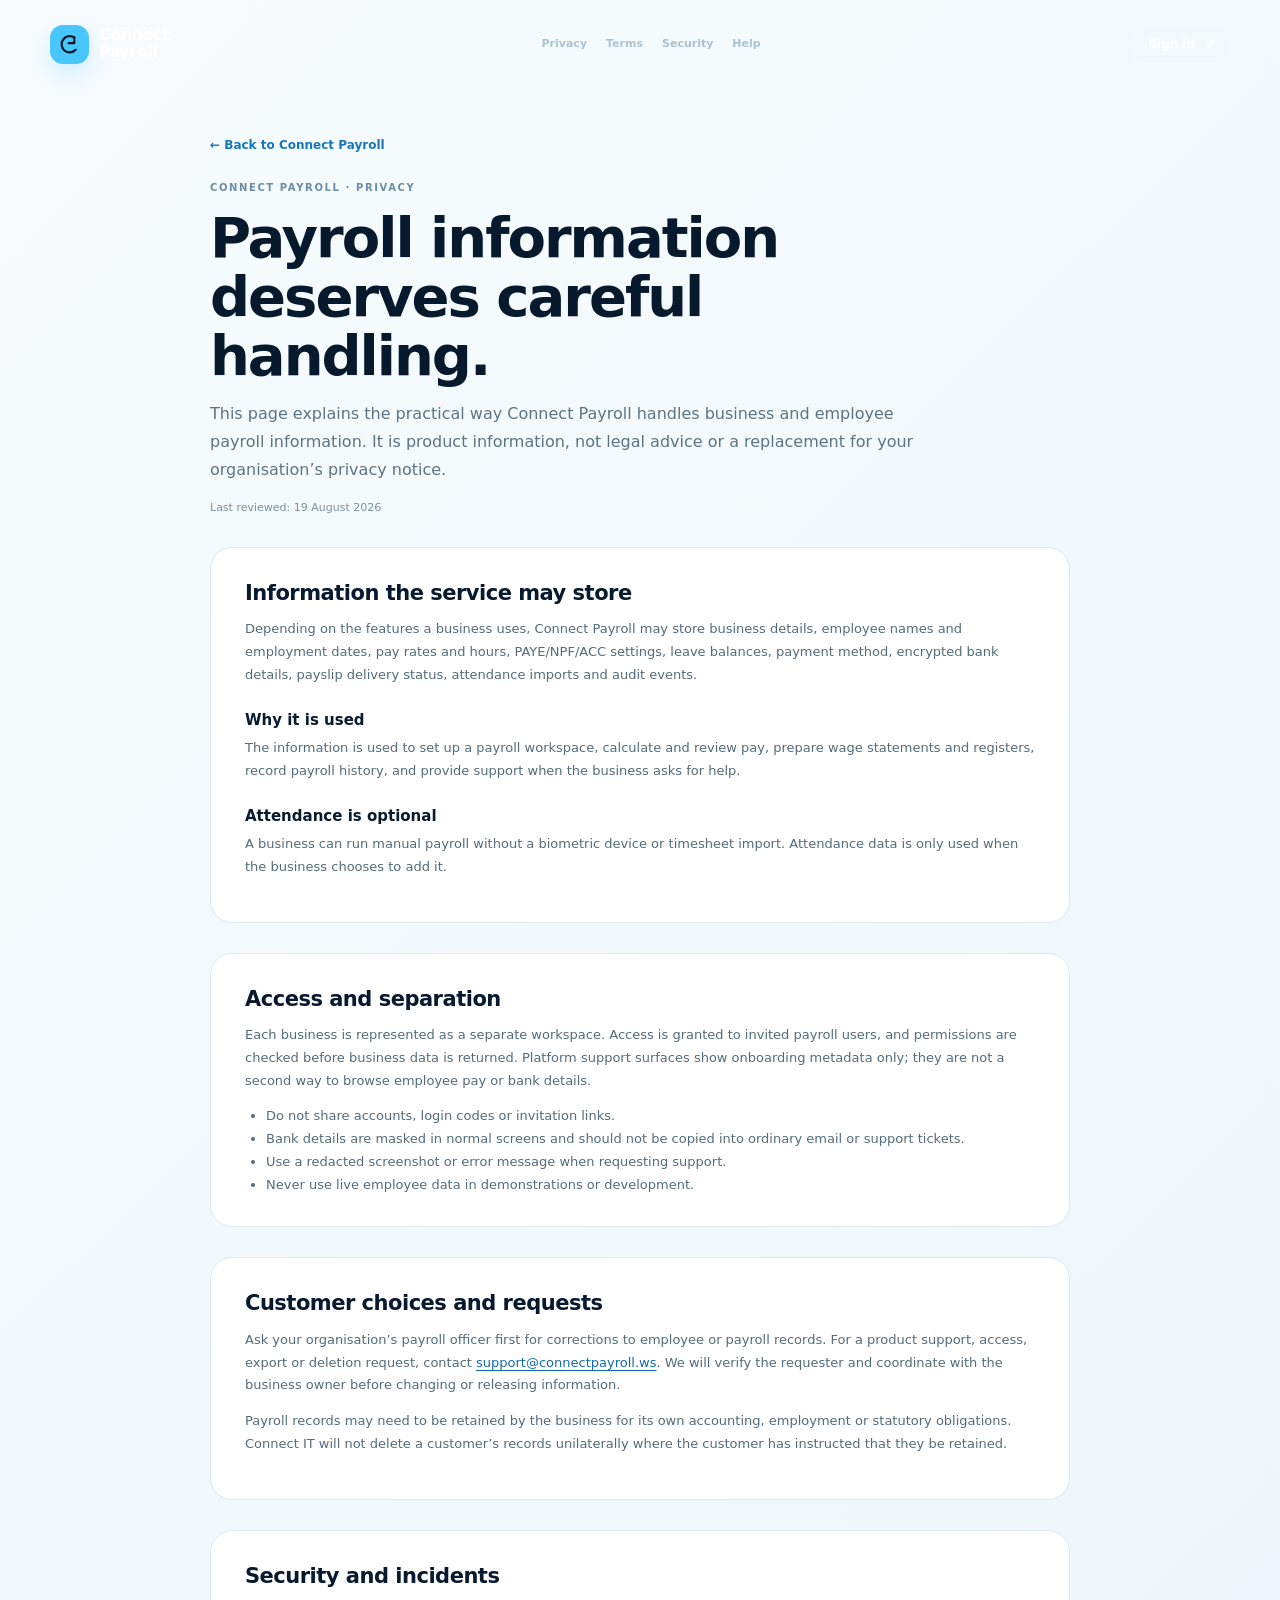
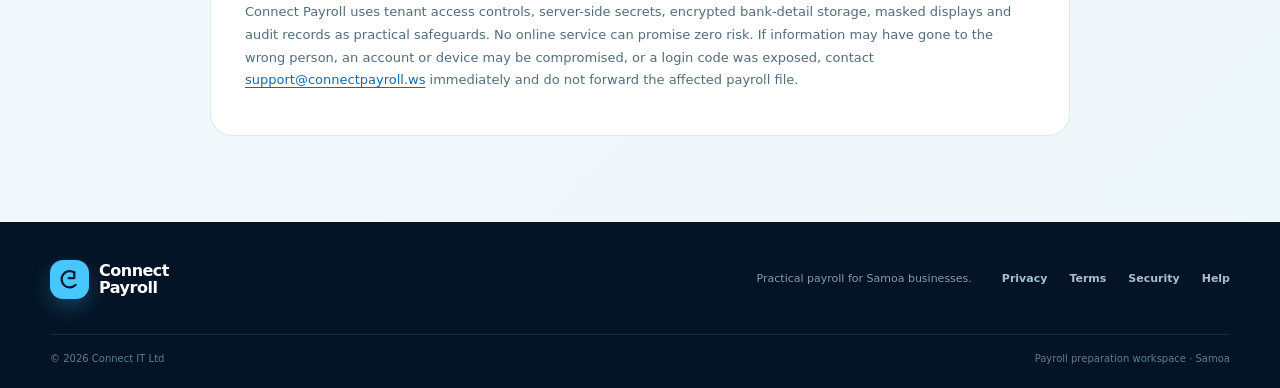
==== marketing/privacy.html @ db93d39b "Expand Connect Payroll public website trust surfaces" ====
<!doctype html>
<html lang="en">
  <head>
    <meta charset="utf-8">
    <meta name="viewport" content="width=device-width, initial-scale=1">
    <meta name="theme-color" content="#06192d">
    <meta name="description" content="Connect Payroll privacy and data handling information.">
    <title>Privacy and data handling | Connect Payroll</title>
    <link rel="icon" href="data:image/svg+xml,%3Csvg xmlns='http://www.w3.org/2000/svg' viewBox='0 0 64 64'%3E%3Crect width='64' height='64' rx='16' fill='%2348c7ff'/%3E%3Cpath d='M42 18a17 17 0 1 0 3 26' fill='none' stroke='%2306192d' stroke-width='8' stroke-linecap='round'/%3E%3Cpath d='M42 18v12H30' fill='none' stroke='%2306192d' stroke-width='8' stroke-linecap='round' stroke-linejoin='round'/%3E%3C/svg%3E">
    <link rel="stylesheet" href="styles.css">
  </head>
  <body>
    <header class="site-header" style="position:absolute"><div class="shell nav-wrap"><a class="brand" href="index.html" aria-label="Connect Payroll home"><span class="brand-mark" aria-hidden="true"><svg viewBox="0 0 48 48"><path d="M32.5 11.5a14.5 14.5 0 1 0 2.5 22"/><path d="M32.5 11.5v10h-10"/></svg></span><span><strong>Connect</strong><b>Payroll</b></span></a><nav class="legal-nav" aria-label="Legal navigation"><a href="privacy.html">Privacy</a><a href="terms.html">Terms</a><a href="security.html">Security</a><a href="support.html">Help</a></nav><a class="button button-small button-outline" href="https://app.connectpayroll.ws">Sign in <span aria-hidden="true">↗</span></a></div></header>
    <main class="legal-main"><div class="legal-wrap"><a class="legal-back" href="index.html">← Back to Connect Payroll</a><p class="eyebrow">Connect Payroll · Privacy</p><h1>Payroll information deserves careful handling.</h1><p class="legal-lede">This page explains the practical way Connect Payroll handles business and employee payroll information. It is product information, not legal advice or a replacement for your organisation’s privacy notice.</p><p class="legal-updated">Last reviewed: 19 August 2026</p>
      <article class="legal-card"><h2>Information the service may store</h2><p>Depending on the features a business uses, Connect Payroll may store business details, employee names and employment dates, pay rates and hours, PAYE/NPF/ACC settings, leave balances, payment method, encrypted bank details, payslip delivery status, attendance imports and audit events.</p><h3>Why it is used</h3><p>The information is used to set up a payroll workspace, calculate and review pay, prepare wage statements and registers, record payroll history, and provide support when the business asks for help.</p><h3>Attendance is optional</h3><p>A business can run manual payroll without a biometric device or timesheet import. Attendance data is only used when the business chooses to add it.</p></article>
      <article class="legal-card"><h2>Access and separation</h2><p>Each business is represented as a separate workspace. Access is granted to invited payroll users, and permissions are checked before business data is returned. Platform support surfaces show onboarding metadata only; they are not a second way to browse employee pay or bank details.</p><ul><li>Do not share accounts, login codes or invitation links.</li><li>Bank details are masked in normal screens and should not be copied into ordinary email or support tickets.</li><li>Use a redacted screenshot or error message when requesting support.</li><li>Never use live employee data in demonstrations or development.</li></ul></article>
      <article class="legal-card"><h2>Customer choices and requests</h2><p>Ask your organisation’s payroll officer first for corrections to employee or payroll records. For a product support, access, export or deletion request, contact <a href="mailto:support@connectpayroll.ws">support@connectpayroll.ws</a>. We will verify the requester and coordinate with the business owner before changing or releasing information.</p><p>Payroll records may need to be retained by the business for its own accounting, employment or statutory obligations. Connect IT will not delete a customer’s records unilaterally where the customer has instructed that they be retained.</p></article>
      <article class="legal-card"><h2>Security and incidents</h2><p>Connect Payroll uses tenant access controls, server-side secrets, encrypted bank-detail storage, masked displays and audit records as practical safeguards. No online service can promise zero risk. If information may have gone to the wrong person, an account or device may be compromised, or a login code was exposed, contact <a href="mailto:support@connectpayroll.ws">support@connectpayroll.ws</a> immediately and do not forward the affected payroll file.</p></article>
    </div></main>
    <footer class="site-footer"><div class="shell footer-wrap"><a class="brand footer-brand" href="index.html"><span class="brand-mark" aria-hidden="true"><svg viewBox="0 0 48 48"><path d="M32.5 11.5a14.5 14.5 0 1 0 2.5 22"/><path d="M32.5 11.5v10h-10"/></svg></span><span><strong>Connect</strong><b>Payroll</b></span></a><p>Practical payroll for Samoa businesses.</p><div class="footer-links"><a href="privacy.html">Privacy</a><a href="terms.html">Terms</a><a href="security.html">Security</a><a href="support.html">Help</a></div></div><div class="shell legal-line"><span>© 2026 Connect IT Ltd</span><span>Payroll preparation workspace · Samoa</span></div></footer>
  </body>
</html>
---- marketing/styles.css ----
:root{--ink:#071a2f;--ink-soft:#37566d;--muted:#6a7e8d;--blue:#1687da;--blue-deep:#0b5d9e;--sky:#eaf7ff;--mint:#e9faf4;--lilac:#f2efff;--line:#dce7ed;--navy:#06192d;--white:#fff;--shadow:0 18px 55px rgba(5,27,50,.12);--radius:22px}
*{box-sizing:border-box}html{scroll-behavior:smooth}body{margin:0;color:var(--ink);background:#f7fafc;font-family:Inter,ui-sans-serif,system-ui,-apple-system,BlinkMacSystemFont,"Segoe UI",sans-serif;line-height:1.5}a{color:inherit;text-decoration:none}a:focus-visible{outline:3px solid #48c7ff;outline-offset:4px}button{font:inherit}.shell{width:min(1180px,calc(100% - 48px));margin:0 auto}.skip-link{position:absolute;left:16px;top:-60px;z-index:99;padding:10px 14px;color:#fff;background:var(--navy);border-radius:0 0 8px 8px}.skip-link:focus{top:0}.site-header{position:absolute;inset:0 0 auto;z-index:10;color:#fff}.nav-wrap{height:88px;display:flex;align-items:center;justify-content:space-between;gap:24px}.brand{display:inline-flex;align-items:center;gap:10px;color:#fff}.brand-mark{width:39px;height:39px;display:grid;place-items:center;border-radius:13px;color:var(--navy);background:#48c7ff;box-shadow:0 9px 20px rgba(72,199,255,.22)}.brand-mark svg{width:27px;height:27px;fill:none;stroke:currentColor;stroke-linecap:round;stroke-linejoin:round;stroke-width:4}.brand strong,.brand b{display:block;line-height:1.04;letter-spacing:-.5px}.brand strong{font-size:16px;font-weight:650}.brand b{font-size:16px;font-weight:800}.desktop-nav{display:flex;align-items:center;gap:30px;margin-left:auto;margin-right:18px;color:#aac0d2;font-size:13px}.desktop-nav a{transition:color .2s ease}.desktop-nav a:hover{color:#fff}.button{display:inline-flex;align-items:center;justify-content:center;gap:10px;min-height:48px;padding:12px 19px;border-radius:11px;font-size:13px;font-weight:750;transition:transform .18s ease,box-shadow .18s ease,background .18s ease}.button:hover{transform:translateY(-2px)}.button-small{min-height:39px;padding:9px 14px;font-size:12px}.button-outline{border:1px solid rgba(255,255,255,.35);color:#fff;background:rgba(255,255,255,.06)}.button-outline:hover{border-color:#fff;background:rgba(255,255,255,.12)}.button-primary{color:#fff;background:linear-gradient(135deg,#188bdd,#0c68b1);box-shadow:0 10px 22px rgba(10,102,174,.22)}.button-primary:hover{box-shadow:0 14px 28px rgba(10,102,174,.3)}.button-dark{color:#fff;background:var(--navy);box-shadow:0 10px 22px rgba(4,19,36,.18)}.button-dark:hover{background:#0a2847}.text-link{display:inline-flex;align-items:center;gap:8px;color:var(--blue-deep);font-size:13px;font-weight:750}.text-link span{transition:transform .2s ease}.text-link:hover span{transform:translateX(4px)}.hero{position:relative;min-height:720px;padding:148px 0 90px;overflow:hidden;color:#fff;background:radial-gradient(circle at 78% 17%,rgba(72,199,255,.17),transparent 23%),radial-gradient(circle at 18% 82%,rgba(22,120,200,.16),transparent 30%),linear-gradient(135deg,#051528 0%,#071e37 54%,#092c4b 100%)}.hero:after{content:"";position:absolute;right:-180px;top:10px;width:570px;height:570px;border:1px solid rgba(128,211,255,.14);border-radius:50%;box-shadow:0 0 0 45px rgba(72,199,255,.035),0 0 0 95px rgba(72,199,255,.026),0 0 0 145px rgba(72,199,255,.018);pointer-events:none}.hero-grid{position:relative;z-index:1;display:grid;grid-template-columns:minmax(0,.91fr) minmax(460px,1.09fr);align-items:center;gap:68px}.eyebrow{display:flex;align-items:center;gap:9px;margin:0;color:#6b8ca4;font-size:10px;font-weight:850;letter-spacing:.16em;text-transform:uppercase}.hero .eyebrow{color:#72c5ec}.eyebrow span{width:7px;height:7px;border-radius:50%;background:#48c7ff;box-shadow:0 0 0 5px rgba(72,199,255,.1)}h1,h2,h3,p{margin-top:0}.hero h1{max-width:620px;margin:20px 0 20px;font-size:clamp(43px,5.35vw,72px);line-height:1.02;letter-spacing:-3.5px}.hero h1 em{color:#62cdf7;font-style:normal}.hero-lede{max-width:555px;margin-bottom:30px;color:#afc5d4;font-size:16px;line-height:1.7}.hero-actions{display:flex;align-items:center;gap:24px;margin-bottom:35px}.hero .text-link{color:#b9d4e5}.proof-row{display:flex;flex-wrap:wrap;gap:15px 22px;color:#9cb7c9;font-size:11px;font-weight:650}.proof-row i{display:inline-grid;place-items:center;width:17px;height:17px;margin-right:6px;color:#03213a;background:#59ddb8;border-radius:50%;font-size:11px;font-style:normal}.hero-visual{position:relative;min-height:420px;display:grid;place-items:center}.visual-glow{position:absolute;width:80%;height:70%;background:rgba(67,189,244,.18);filter:blur(70px);border-radius:50%}.dashboard-window{position:relative;width:min(100%,545px);overflow:hidden;border:1px solid rgba(167,219,243,.27);border-radius:15px;background:#f7fbfd;box-shadow:0 32px 80px rgba(0,0,0,.3);transform:perspective(1000px) rotateY(-4deg) rotateX(2deg)}.window-top{height:39px;padding:0 15px;display:flex;align-items:center;justify-content:space-between;color:#7a8d9b;border-bottom:1px solid #dfe9ee;background:#fff;font-size:9px;font-weight:700}.window-dots{display:flex;gap:4px}.window-dots i{display:block;width:6px;height:6px;border-radius:50%;background:#b5cad6}.window-dots i:first-child{background:#55d6b6}.window-label{margin-left:22px;margin-right:auto;color:#597184}.window-menu{letter-spacing:2px}.window-body{display:grid;grid-template-columns:67px minmax(0,1fr);min-height:325px}.window-side{display:flex;flex-direction:column;align-items:center;gap:20px;padding:18px 0;background:#071e35}.side-logo{display:grid;place-items:center;width:31px;height:31px;border-radius:10px;color:#071e35;background:#59dcb8;font-size:9px;font-weight:900}.side-line{width:30px;height:7px;border-radius:99px;background:rgba(192,221,237,.2)}.side-line.active{width:38px;background:#1687da;box-shadow:0 0 0 5px rgba(22,135,218,.17)}.side-line.short{width:20px;margin-top:42px}.window-main{padding:23px 22px;color:#0b253c;background:#f5f9fb}.window-heading{display:flex;align-items:flex-start;justify-content:space-between;gap:10px;margin-bottom:18px}.window-heading small,.feature-card small,.window-metrics small{display:block;color:#738897;font-size:8px;font-weight:850;letter-spacing:.13em;text-transform:uppercase}.window-heading strong{display:block;margin-top:5px;font-size:17px;letter-spacing:-.4px}.status{padding:5px 7px;color:#25795d;background:#ddf5eb;border-radius:99px;font-size:8px;font-weight:800;white-space:nowrap}.window-card{border:1px solid #dfe9ee;border-radius:11px;background:#fff;box-shadow:0 5px 15px rgba(8,37,61,.04)}.feature-card{min-height:121px;padding:19px;display:flex;align-items:flex-start;justify-content:space-between;background:linear-gradient(135deg,#fff,#edf8ff)}.feature-card h2{margin:8px 0 5px;font-size:24px;line-height:1.05;letter-spacing:-1px}.feature-card p{margin:0;color:#6a8190;font-size:10px}.card-arrow{display:grid;place-items:center;width:27px;height:27px;border-radius:8px;color:#fff;background:#1584d4;font-size:13px}.window-metrics{display:grid;grid-template-columns:1fr 1fr;gap:8px;margin-top:10px}.window-metrics>div{padding:13px;border:1px solid #e2eaee;border-radius:10px;background:#fff}.window-metrics strong{display:block;margin:8px 0 2px;font-size:17px;letter-spacing:-.7px}.window-metrics span{color:#7c8f9a;font-size:9px}.window-progress{display:flex;align-items:center;gap:7px;margin-top:22px}.window-progress>div{display:flex;align-items:center;gap:5px;white-space:nowrap}.progress-step{display:grid;place-items:center;width:22px;height:22px;border:1px solid #cddde6;border-radius:50%;color:#8297a3;background:#fff;font-size:9px;font-weight:800}.progress-step.done{border-color:#59dcb8;color:#176851;background:#dff8ee}.progress-step.current{border-color:#1687da;color:#fff;background:#1687da}.window-progress b{color:#5d7585;font-size:8px}.progress-line{height:1px;flex:1;background:#cadbe4}.floating-note{position:absolute;right:-24px;bottom:17px;display:flex;align-items:center;gap:10px;padding:12px 15px;border:1px solid #dcebe9;border-radius:11px;background:rgba(255,255,255,.96);box-shadow:0 15px 32px rgba(3,24,43,.2);color:#14324a}.note-icon{display:grid;place-items:center;width:25px;height:25px;border-radius:50%;color:#15634d;background:#d9f6ea;font-size:13px;font-weight:800}.floating-note b,.floating-note small{display:block}.floating-note b{font-size:10px}.floating-note small{margin-top:2px;color:#728795;font-size:9px}.signal-bar{border-bottom:1px solid #dce8ee;background:#fff}.signal-grid{min-height:75px;display:flex;align-items:center;gap:42px;color:#607989;font-size:12px}.signal-grid p{margin:0 auto 0 0;color:#93a3ad;font-size:11px;font-weight:700;text-transform:uppercase;letter-spacing:.11em}.signal-grid span{display:flex;align-items:center;gap:9px;font-weight:750}.signal-grid b{display:grid;place-items:center;width:21px;height:21px;border-radius:50%;color:#1674b8;background:#e5f5ff;font-size:9px}.section{padding:112px 0}.section-intro{max-width:655px}.section-intro h2,.workflow-section h2,.security-section h2,.contact-card h2{margin:13px 0 14px;font-size:clamp(31px,4vw,46px);line-height:1.08;letter-spacing:-1.7px}.section-intro>p:last-child,.security-grid>div>p:last-child,.contact-card p{max-width:610px;margin-bottom:0;color:#607687;font-size:15px;line-height:1.7}.feature-grid{display:grid;grid-template-columns:repeat(3,1fr);gap:16px;margin-top:43px}.feature-tile{position:relative;min-height:325px;padding:28px 27px 25px;overflow:hidden;border:1px solid rgba(16,47,72,.07);border-radius:var(--radius)}.feature-tile:after{content:"";position:absolute;right:-45px;bottom:-67px;width:170px;height:170px;border:1px solid rgba(22,120,200,.12);border-radius:50%;box-shadow:0 0 0 22px rgba(22,120,200,.035),0 0 0 44px rgba(22,120,200,.025)}.tint-blue{background:#ebf7ff}.tint-mint{background:#ebfaf5}.tint-lilac{background:#f2efff}.feature-number{position:absolute;top:28px;right:28px;color:#7d9bac;font-size:10px;font-weight:850}.feature-icon{display:grid;place-items:center;width:45px;height:45px;margin-bottom:47px;border-radius:14px;color:#fff;background:#1687da;font-size:20px;font-weight:750;box-shadow:0 9px 16px rgba(22,135,218,.18)}.tint-mint .feature-icon{color:#0b6e53;background:#5eddb8;box-shadow:0 9px 16px rgba(64,184,146,.18)}.tint-lilac .feature-icon{color:#fff;background:#8667d8;box-shadow:0 9px 16px rgba(108,81,189,.18)}.feature-tile h3{margin:0 0 9px;font-size:20px;letter-spacing:-.5px}.feature-tile p{max-width:295px;margin:0;color:#617887;font-size:13px;line-height:1.65}.feature-tile a{position:absolute;bottom:26px;z-index:1;color:#0f6bad;font-size:11px;font-weight:800}.feature-tile a span{margin-left:8px}.workflow-section{background:#fff}.workflow-grid{display:grid;grid-template-columns:.82fr 1.18fr;gap:100px;align-items:start}.workflow-section .section-intro{position:sticky;top:35px}.workflow-section .button{margin-top:28px}.steps-list{display:grid;gap:0;margin:0;padding:0;list-style:none}.steps-list li{display:grid;grid-template-columns:53px 1fr;gap:22px;padding:0 0 36px;position:relative}.steps-list li:not(:last-child):after{content:"";position:absolute;left:26px;top:54px;bottom:0;width:1px;background:#d9e6ed}.step-badge{position:relative;z-index:1;display:grid;place-items:center;width:53px;height:53px;border:1px solid #a9d2e6;border-radius:16px;color:#1677b8;background:#eaf7ff;font-size:11px;font-weight:850}.steps-list h3{margin:3px 0 7px;font-size:19px;letter-spacing:-.35px}.steps-list p{max-width:500px;margin:0;color:#637a89;font-size:13px;line-height:1.7}.optional-section{padding-top:0;background:#fff}.optional-card{display:grid;grid-template-columns:auto 1fr auto;align-items:center;gap:25px;padding:32px 38px;border:1px solid #d8e8e9;border-radius:var(--radius);background:linear-gradient(110deg,#eafaf4,#f7fcff)}.optional-mark{display:grid;place-items:center;width:48px;height:48px;border-radius:15px;color:#0a7859;background:#5eddb8;font-size:28px;font-weight:400}.optional-card h2{margin:9px 0 6px;font-size:25px;letter-spacing:-.8px}.optional-card p{max-width:655px;margin:0;color:#5e7b80;font-size:13px;line-height:1.65}.optional-card>.text-link{white-space:nowrap}.security-section{background:#f4f8fa}.security-grid{display:grid;grid-template-columns:1fr 1fr;gap:100px;align-items:center}.security-points{display:grid;gap:24px}.security-points>div{display:grid;grid-template-columns:38px 1fr;gap:14px;align-items:start}.security-icon{display:grid;place-items:center;width:34px;height:34px;border:1px solid #b8dce3;border-radius:10px;color:#138d78;background:#e5faf4;font-size:14px}.security-points h3{margin:0 0 4px;font-size:15px}.security-points p{margin:0;color:#6a808e;font-size:12px;line-height:1.6}.contact-section{padding-top:0;background:#f4f8fa}.contact-card{display:flex;align-items:center;justify-content:space-between;gap:40px;padding:45px 48px;border-radius:var(--radius);color:#fff;background:radial-gradient(circle at 82% 20%,rgba(72,199,255,.17),transparent 28%),linear-gradient(125deg,#061a2e,#0a3457);box-shadow:var(--shadow)}.contact-card .eyebrow{color:#72c5ec}.contact-card h2{max-width:625px;margin-bottom:10px}.contact-card p{color:#b3ccdc}.contact-actions{display:grid;justify-items:start;gap:15px;min-width:230px}.contact-actions .button{white-space:nowrap}.contact-actions .button-primary{color:#06203a;background:#5eddb8;box-shadow:0 10px 22px rgba(0,0,0,.17)}.contact-actions .button-primary:hover{background:#78e6c6}.contact-login{color:#a9d3e5;font-size:11px;font-weight:750}.site-footer{padding:38px 0 22px;color:#a7bfce;background:#041426}.footer-wrap{display:flex;align-items:center;gap:30px}.footer-brand{margin-right:auto}.footer-wrap p{margin:0;color:#7f9bb0;font-size:11px}.footer-links{display:flex;gap:22px;font-size:11px;font-weight:750}.footer-links a:hover{color:#fff}.legal-line{display:flex;justify-content:space-between;gap:18px;margin-top:35px;padding-top:16px;border-top:1px solid rgba(181,220,239,.12);color:#607c91;font-size:10px}
@media (max-width:900px){.desktop-nav{gap:15px}.hero-grid{grid-template-columns:1fr;gap:50px}.hero{min-height:auto;padding-bottom:75px}.hero-copy{max-width:680px}.hero-visual{min-height:360px}.workflow-grid,.security-grid{grid-template-columns:1fr;gap:50px}.workflow-section .section-intro{position:static}.optional-card{grid-template-columns:auto 1fr}.optional-card>.text-link{grid-column:2}.contact-card{display:grid;grid-template-columns:1fr;gap:28px}.contact-actions{display:flex;align-items:center;gap:18px}.signal-grid{gap:24px}.signal-grid p{display:none}}
@media (max-width:660px){.shell{width:min(100% - 34px,1180px)}.nav-wrap{height:74px}.desktop-nav{display:none}.site-header .button{margin-left:auto}.hero{padding:113px 0 52px}.hero h1{font-size:clamp(39px,12vw,56px);letter-spacing:-2.4px}.hero-lede{font-size:14px}.hero-actions{align-items:flex-start;flex-direction:column;gap:17px}.proof-row{display:grid;gap:9px}.hero-visual{min-height:315px;margin:0 -6px}.dashboard-window{transform:none}.window-body{grid-template-columns:49px 1fr;min-height:285px}.window-side{gap:15px}.window-main{padding:16px 13px}.window-heading strong{font-size:14px}.feature-card{min-height:102px;padding:13px}.feature-card h2{font-size:19px}.window-metrics strong{font-size:13px}.window-progress{gap:3px;margin-top:14px}.window-progress b{display:none}.progress-line{min-width:12px}.floating-note{right:4px;bottom:-4px}.signal-grid{min-height:62px;justify-content:space-between;gap:10px;font-size:10px}.signal-grid span{gap:5px}.signal-grid b{width:18px;height:18px}.section{padding:72px 0}.section-intro h2,.workflow-section h2,.security-section h2,.contact-card h2{font-size:32px;letter-spacing:-1.1px}.section-intro>p:last-child,.security-grid>div>p:last-child,.contact-card p{font-size:14px}.feature-grid{grid-template-columns:1fr;margin-top:30px}.feature-tile{min-height:295px}.optional-card{grid-template-columns:auto 1fr;gap:15px;padding:25px 22px}.optional-card h2{font-size:22px}.optional-card>.text-link{grid-column:1 / -1;margin-left:63px}.security-grid{gap:35px}.contact-card{padding:30px 24px}.contact-actions{align-items:flex-start;flex-direction:column}.footer-wrap{align-items:flex-start;flex-wrap:wrap;gap:16px}.footer-brand{width:100%}.footer-wrap p{width:100%}.footer-links{width:100%;gap:17px}.legal-line{display:grid;gap:5px;margin-top:28px}}

/* Shared public trust and pricing surfaces. These remain static and collect no visitor data. */
.pricing-section{padding-top:0;background:#fff}.pricing-grid{display:grid;grid-template-columns:repeat(2,minmax(0,1fr));gap:16px;margin-top:43px}.pricing-card{padding:28px;border:1px solid #dbe8ee;border-radius:var(--radius);background:#f9fcfd}.pricing-card.featured{border-color:#9bdcc8;background:linear-gradient(135deg,#eefbf6,#f6fbff);box-shadow:var(--shadow-sm)}.pricing-card h3{margin:7px 0 7px;font-size:23px;letter-spacing:-.7px}.pricing-card p{margin:0;color:#637a89;font-size:13px;line-height:1.65}.pricing-price{display:block;margin:19px 0 9px;color:var(--navy);font-size:23px;font-weight:850;letter-spacing:-.7px}.pricing-price small{display:block;margin-top:3px;color:#718895;font-size:10px;font-weight:600;letter-spacing:0}.pricing-list{display:grid;gap:9px;margin:20px 0 0;padding:0;list-style:none;color:#486473;font-size:12px}.pricing-list li:before{content:'✓';display:inline-grid;place-items:center;width:17px;height:17px;margin-right:7px;color:#0a7659;background:#dff8ee;border-radius:50%;font-size:10px;font-weight:850}.pricing-note{margin:18px 0 0;color:#78909c;font-size:11px}.legal-main{min-height:calc(100vh - 250px);padding:132px 0 86px;background:linear-gradient(135deg,#f7fbfd,#edf6fa)}.legal-wrap{width:min(860px,calc(100% - 48px));margin:0 auto}.legal-main h1{max-width:720px;margin:14px 0 15px;color:var(--navy);font-size:clamp(36px,5vw,56px);line-height:1.05;letter-spacing:-2px}.legal-lede{max-width:720px;color:#5b7484;font-size:16px;line-height:1.75}.legal-card{margin-top:30px;padding:30px 34px;border:1px solid #dce9ee;border-radius:var(--radius);background:#fff;box-shadow:var(--shadow-sm)}.legal-card h2{margin:0 0 9px;color:var(--ink);font-size:21px;letter-spacing:-.5px}.legal-card h3{margin:22px 0 6px;color:var(--ink);font-size:15px}.legal-card p,.legal-card li{color:#526c7b;font-size:13px;line-height:1.75}.legal-card ul{margin:8px 0 0;padding-left:21px}.legal-card a{color:#0f6bad;text-decoration:underline;text-underline-offset:3px}.legal-updated{margin-top:14px;color:#78909c;font-size:11px}.legal-nav{display:flex;align-items:center;gap:19px;color:#a9c2d2;font-size:11px;font-weight:750}.legal-nav a:hover{color:#fff}.legal-back{display:inline-flex;align-items:center;gap:8px;margin-bottom:26px;color:#1677b8;font-size:12px;font-weight:800}.support-grid{display:grid;grid-template-columns:repeat(2,minmax(0,1fr));gap:12px;margin-top:18px}.support-route{padding:17px;border:1px solid #dce9ee;border-radius:11px;background:#f8fbfc}.support-route b,.support-route span{display:block}.support-route b{color:var(--ink);font-size:13px}.support-route span{margin-top:4px;color:#607988;font-size:11px;line-height:1.5}@media (max-width:660px){.pricing-grid,.support-grid{grid-template-columns:1fr}.legal-main{padding:108px 0 58px}.legal-wrap{width:min(100% - 34px,860px)}.legal-card{padding:23px 20px}.legal-nav{display:none}}
@media (prefers-reduced-motion:reduce){html{scroll-behavior:auto}*,*:before,*:after{transition-duration:.01ms!important;animation-duration:.01ms!important;animation-iteration-count:1!important}}
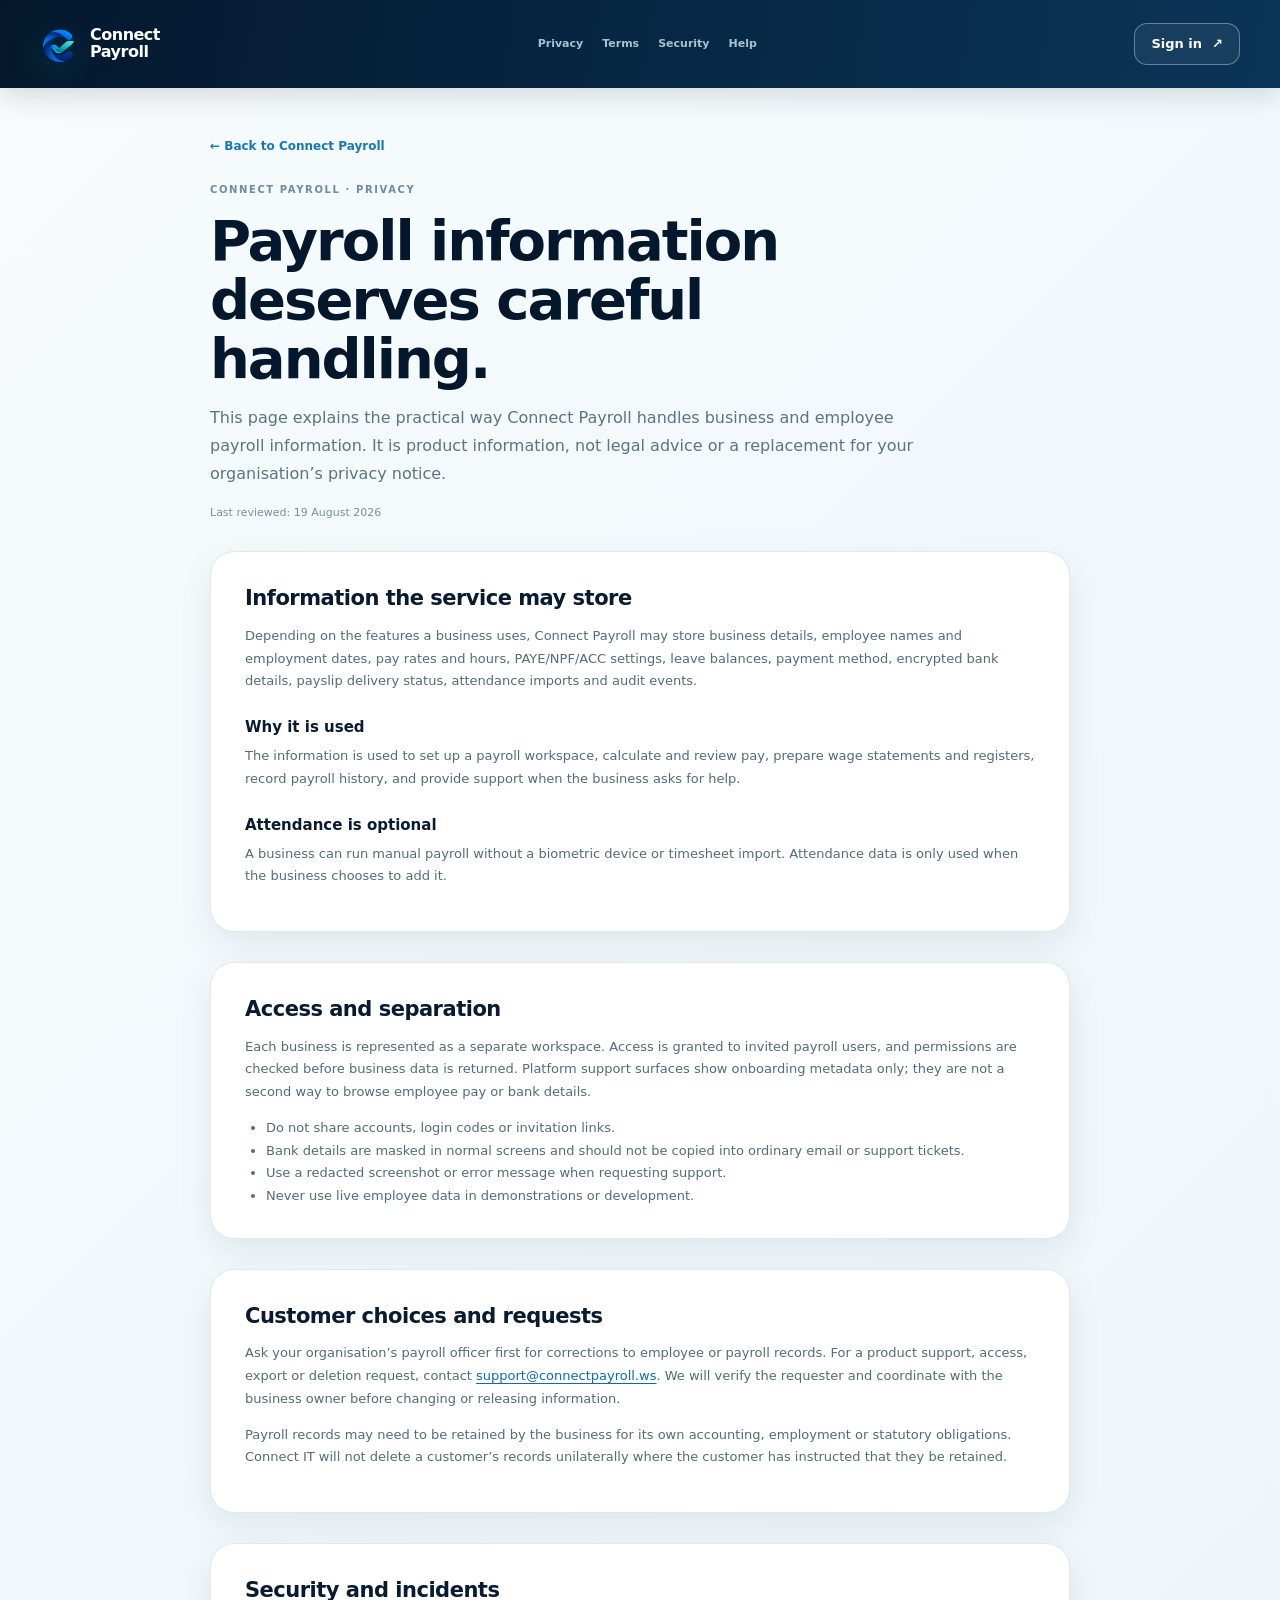
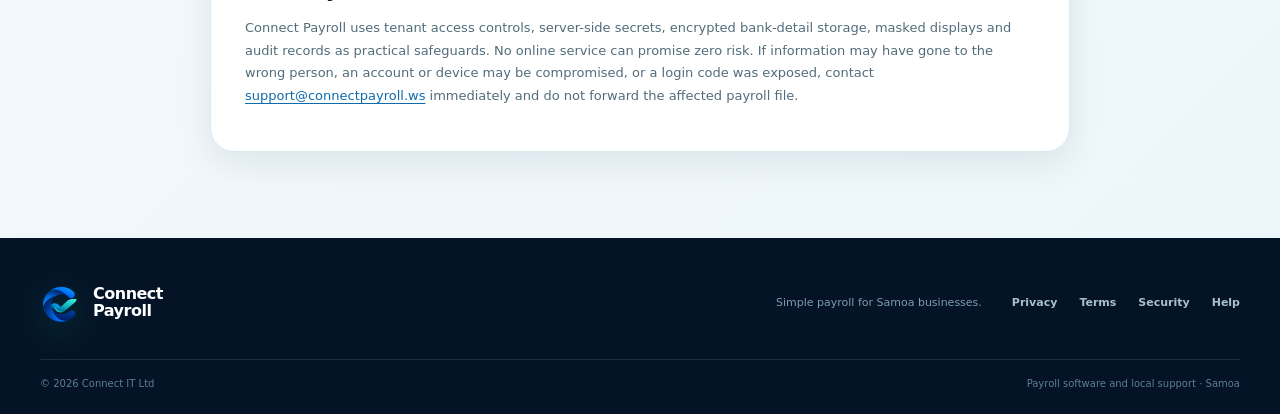
==== commit 7c32b13c: "Refresh Connect Payroll public website" ====
--- a/marketing/privacy.html
+++ b/marketing/privacy.html
@@ -6,17 +6,17 @@
     <meta name="theme-color" content="#06192d">
     <meta name="description" content="Connect Payroll privacy and data handling information.">
     <title>Privacy and data handling | Connect Payroll</title>
-    <link rel="icon" href="data:image/svg+xml,%3Csvg xmlns='http://www.w3.org/2000/svg' viewBox='0 0 64 64'%3E%3Crect width='64' height='64' rx='16' fill='%2348c7ff'/%3E%3Cpath d='M42 18a17 17 0 1 0 3 26' fill='none' stroke='%2306192d' stroke-width='8' stroke-linecap='round'/%3E%3Cpath d='M42 18v12H30' fill='none' stroke='%2306192d' stroke-width='8' stroke-linecap='round' stroke-linejoin='round'/%3E%3C/svg%3E">
+    <link rel="icon" type="image/png" sizes="64x64" href="assets/favicon-64.png"><link rel="apple-touch-icon" href="assets/apple-touch-icon.png">
     <link rel="stylesheet" href="styles.css">
   </head>
-  <body>
-    <header class="site-header" style="position:absolute"><div class="shell nav-wrap"><a class="brand" href="index.html" aria-label="Connect Payroll home"><span class="brand-mark" aria-hidden="true"><svg viewBox="0 0 48 48"><path d="M32.5 11.5a14.5 14.5 0 1 0 2.5 22"/><path d="M32.5 11.5v10h-10"/></svg></span><span><strong>Connect</strong><b>Payroll</b></span></a><nav class="legal-nav" aria-label="Legal navigation"><a href="privacy.html">Privacy</a><a href="terms.html">Terms</a><a href="security.html">Security</a><a href="support.html">Help</a></nav><a class="button button-small button-outline" href="https://app.connectpayroll.ws">Sign in <span aria-hidden="true">↗</span></a></div></header>
+  <body class="legal-page">
+    <header class="site-header" style="position:absolute"><div class="shell nav-wrap"><a class="brand" href="index.html" aria-label="Connect Payroll home"><img class="brand-mark" src="assets/connect-payroll-mark.png" width="42" height="42" alt=""><span><strong>Connect</strong><b>Payroll</b></span></a><nav class="legal-nav" aria-label="Legal navigation"><a href="privacy.html">Privacy</a><a href="terms.html">Terms</a><a href="security.html">Security</a><a href="support.html">Help</a></nav><a class="button button-small button-outline" href="https://app.connectpayroll.ws">Sign in <span aria-hidden="true">↗</span></a></div></header>
     <main class="legal-main"><div class="legal-wrap"><a class="legal-back" href="index.html">← Back to Connect Payroll</a><p class="eyebrow">Connect Payroll · Privacy</p><h1>Payroll information deserves careful handling.</h1><p class="legal-lede">This page explains the practical way Connect Payroll handles business and employee payroll information. It is product information, not legal advice or a replacement for your organisation’s privacy notice.</p><p class="legal-updated">Last reviewed: 19 August 2026</p>
       <article class="legal-card"><h2>Information the service may store</h2><p>Depending on the features a business uses, Connect Payroll may store business details, employee names and employment dates, pay rates and hours, PAYE/NPF/ACC settings, leave balances, payment method, encrypted bank details, payslip delivery status, attendance imports and audit events.</p><h3>Why it is used</h3><p>The information is used to set up a payroll workspace, calculate and review pay, prepare wage statements and registers, record payroll history, and provide support when the business asks for help.</p><h3>Attendance is optional</h3><p>A business can run manual payroll without a biometric device or timesheet import. Attendance data is only used when the business chooses to add it.</p></article>
       <article class="legal-card"><h2>Access and separation</h2><p>Each business is represented as a separate workspace. Access is granted to invited payroll users, and permissions are checked before business data is returned. Platform support surfaces show onboarding metadata only; they are not a second way to browse employee pay or bank details.</p><ul><li>Do not share accounts, login codes or invitation links.</li><li>Bank details are masked in normal screens and should not be copied into ordinary email or support tickets.</li><li>Use a redacted screenshot or error message when requesting support.</li><li>Never use live employee data in demonstrations or development.</li></ul></article>
       <article class="legal-card"><h2>Customer choices and requests</h2><p>Ask your organisation’s payroll officer first for corrections to employee or payroll records. For a product support, access, export or deletion request, contact <a href="mailto:support@connectpayroll.ws">support@connectpayroll.ws</a>. We will verify the requester and coordinate with the business owner before changing or releasing information.</p><p>Payroll records may need to be retained by the business for its own accounting, employment or statutory obligations. Connect IT will not delete a customer’s records unilaterally where the customer has instructed that they be retained.</p></article>
       <article class="legal-card"><h2>Security and incidents</h2><p>Connect Payroll uses tenant access controls, server-side secrets, encrypted bank-detail storage, masked displays and audit records as practical safeguards. No online service can promise zero risk. If information may have gone to the wrong person, an account or device may be compromised, or a login code was exposed, contact <a href="mailto:support@connectpayroll.ws">support@connectpayroll.ws</a> immediately and do not forward the affected payroll file.</p></article>
     </div></main>
-    <footer class="site-footer"><div class="shell footer-wrap"><a class="brand footer-brand" href="index.html"><span class="brand-mark" aria-hidden="true"><svg viewBox="0 0 48 48"><path d="M32.5 11.5a14.5 14.5 0 1 0 2.5 22"/><path d="M32.5 11.5v10h-10"/></svg></span><span><strong>Connect</strong><b>Payroll</b></span></a><p>Practical payroll for Samoa businesses.</p><div class="footer-links"><a href="privacy.html">Privacy</a><a href="terms.html">Terms</a><a href="security.html">Security</a><a href="support.html">Help</a></div></div><div class="shell legal-line"><span>© 2026 Connect IT Ltd</span><span>Payroll preparation workspace · Samoa</span></div></footer>
+    <footer class="site-footer"><div class="shell footer-wrap"><a class="brand footer-brand" href="index.html"><img class="brand-mark" src="assets/connect-payroll-mark.png" width="42" height="42" alt=""><span><strong>Connect</strong><b>Payroll</b></span></a><p>Simple payroll for Samoa businesses.</p><div class="footer-links"><a href="privacy.html">Privacy</a><a href="terms.html">Terms</a><a href="security.html">Security</a><a href="support.html">Help</a></div></div><div class="shell legal-line"><span>© 2026 Connect IT Ltd</span><span>Payroll software and local support · Samoa</span></div></footer>
   </body>
 </html>
--- a/marketing/styles.css
+++ b/marketing/styles.css
@@ -6,3 +6,12 @@
 /* Shared public trust and pricing surfaces. These remain static and collect no visitor data. */
 .pricing-section{padding-top:0;background:#fff}.pricing-grid{display:grid;grid-template-columns:repeat(2,minmax(0,1fr));gap:16px;margin-top:43px}.pricing-card{padding:28px;border:1px solid #dbe8ee;border-radius:var(--radius);background:#f9fcfd}.pricing-card.featured{border-color:#9bdcc8;background:linear-gradient(135deg,#eefbf6,#f6fbff);box-shadow:var(--shadow-sm)}.pricing-card h3{margin:7px 0 7px;font-size:23px;letter-spacing:-.7px}.pricing-card p{margin:0;color:#637a89;font-size:13px;line-height:1.65}.pricing-price{display:block;margin:19px 0 9px;color:var(--navy);font-size:23px;font-weight:850;letter-spacing:-.7px}.pricing-price small{display:block;margin-top:3px;color:#718895;font-size:10px;font-weight:600;letter-spacing:0}.pricing-list{display:grid;gap:9px;margin:20px 0 0;padding:0;list-style:none;color:#486473;font-size:12px}.pricing-list li:before{content:'✓';display:inline-grid;place-items:center;width:17px;height:17px;margin-right:7px;color:#0a7659;background:#dff8ee;border-radius:50%;font-size:10px;font-weight:850}.pricing-note{margin:18px 0 0;color:#78909c;font-size:11px}.legal-main{min-height:calc(100vh - 250px);padding:132px 0 86px;background:linear-gradient(135deg,#f7fbfd,#edf6fa)}.legal-wrap{width:min(860px,calc(100% - 48px));margin:0 auto}.legal-main h1{max-width:720px;margin:14px 0 15px;color:var(--navy);font-size:clamp(36px,5vw,56px);line-height:1.05;letter-spacing:-2px}.legal-lede{max-width:720px;color:#5b7484;font-size:16px;line-height:1.75}.legal-card{margin-top:30px;padding:30px 34px;border:1px solid #dce9ee;border-radius:var(--radius);background:#fff;box-shadow:var(--shadow-sm)}.legal-card h2{margin:0 0 9px;color:var(--ink);font-size:21px;letter-spacing:-.5px}.legal-card h3{margin:22px 0 6px;color:var(--ink);font-size:15px}.legal-card p,.legal-card li{color:#526c7b;font-size:13px;line-height:1.75}.legal-card ul{margin:8px 0 0;padding-left:21px}.legal-card a{color:#0f6bad;text-decoration:underline;text-underline-offset:3px}.legal-updated{margin-top:14px;color:#78909c;font-size:11px}.legal-nav{display:flex;align-items:center;gap:19px;color:#a9c2d2;font-size:11px;font-weight:750}.legal-nav a:hover{color:#fff}.legal-back{display:inline-flex;align-items:center;gap:8px;margin-bottom:26px;color:#1677b8;font-size:12px;font-weight:800}.support-grid{display:grid;grid-template-columns:repeat(2,minmax(0,1fr));gap:12px;margin-top:18px}.support-route{padding:17px;border:1px solid #dce9ee;border-radius:11px;background:#f8fbfc}.support-route b,.support-route span{display:block}.support-route b{color:var(--ink);font-size:13px}.support-route span{margin-top:4px;color:#607988;font-size:11px;line-height:1.5}@media (max-width:660px){.pricing-grid,.support-grid{grid-template-columns:1fr}.legal-main{padding:108px 0 58px}.legal-wrap{width:min(100% - 34px,860px)}.legal-card{padding:23px 20px}.legal-nav{display:none}}
 @media (prefers-reduced-motion:reduce){html{scroll-behavior:auto}*,*:before,*:after{transition-duration:.01ms!important;animation-duration:.01ms!important;animation-iteration-count:1!important}}
+
+/* 2026 visual refresh: Pacific clarity, consistent surfaces and accessible motion. */
+:root{--ink:#081b31;--ink-soft:#38556d;--muted:#677f91;--blue:#137fd1;--blue-deep:#075b9b;--turquoise:#25cbb0;--coral:#ff766b;--mist:#f3f8fb;--line:#d8e6ed;--navy:#04182d;--shadow:0 24px 70px rgba(4,28,51,.12);--shadow-sm:0 12px 34px rgba(4,28,51,.08);--radius:24px}
+body{background:#f8fbfd;font-size:16px;line-height:1.6;-webkit-font-smoothing:antialiased}.shell{width:min(1200px,calc(100% - 56px))}.site-header{background:linear-gradient(180deg,rgba(4,24,45,.7),transparent)}.legal-page .site-header{background:linear-gradient(100deg,#04182d,#0a3558);box-shadow:0 8px 26px rgba(4,24,45,.14)}.brand{gap:11px}.brand-mark{object-fit:contain;background:transparent;border-radius:0;box-shadow:none;animation:brand-breathe 5s ease-in-out infinite;filter:drop-shadow(0 8px 18px rgba(37,203,176,.2))}.desktop-nav{font-size:14px}.button{min-height:50px;padding:13px 21px;border-radius:13px;font-size:14px}.button-small{min-height:42px;padding:10px 16px;font-size:13px}.button-primary{background:linear-gradient(135deg,#168de0,#0873bc 64%,#0c68ac)}
+.hero{min-height:760px;padding:154px 0 96px;background:radial-gradient(circle at 83% 24%,rgba(49,190,241,.2),transparent 25%),radial-gradient(circle at 64% 93%,rgba(37,203,176,.13),transparent 24%),linear-gradient(137deg,#031426 0%,#06203a 53%,#073154 100%)}.hero:after{display:none}.hero-grid{grid-template-columns:minmax(0,.9fr) minmax(480px,1.1fr);gap:42px}.hero h1{max-width:660px;margin:21px 0 23px;font-size:clamp(48px,5.8vw,78px);letter-spacing:-4px}.hero h1 em{background:linear-gradient(90deg,#56d7ff,#55e0bd);-webkit-background-clip:text;background-clip:text;color:transparent}.hero-lede{max-width:590px;color:#c2d5e2;font-size:18px;line-height:1.7}.hero .eyebrow{color:#76d9f4}.proof-row{font-size:12px}.hero-orbit{position:absolute;border:1px solid rgba(108,216,255,.14);border-radius:50%;pointer-events:none}.orbit-one{right:-210px;top:40px;width:650px;height:650px;animation:orbit-spin 38s linear infinite}.orbit-two{right:60px;top:170px;width:310px;height:310px;border-style:dashed;animation:orbit-spin 26s linear infinite reverse}.hero-visual{min-height:470px}.hero-art{position:relative;z-index:2;display:block;width:min(112%,660px);height:auto;filter:drop-shadow(0 34px 44px rgba(0,8,18,.34));animation:hero-float 7s ease-in-out infinite}.visual-glow{width:76%;height:72%;background:radial-gradient(circle,rgba(53,197,239,.27),rgba(34,205,173,.09) 52%,transparent 72%);filter:blur(38px);animation:glow-pulse 6s ease-in-out infinite}.motion-pill{position:absolute;z-index:3;min-width:148px;padding:12px 15px;border:1px solid rgba(183,226,242,.58);border-radius:15px;color:#12344d;background:rgba(255,255,255,.92);box-shadow:0 18px 45px rgba(1,22,41,.22);backdrop-filter:blur(14px)}.motion-pill b,.motion-pill span{display:block}.motion-pill b{font-size:11px}.motion-pill span{margin-top:2px;color:#6d8391;font-size:10px}.motion-pill-one{left:1%;bottom:17%;animation:pill-drift 5.4s ease-in-out infinite}.motion-pill-two{right:-1%;top:18%;animation:pill-drift 6.2s ease-in-out infinite reverse}.signal-grid{min-height:82px;font-size:13px}.signal-grid p{font-size:12px}.signal-grid b{width:25px;height:25px;font-size:10px}.section{padding:120px 0}.section-intro h2,.workflow-section h2,.security-section h2,.contact-card h2{font-size:clamp(36px,4.5vw,52px);letter-spacing:-2.1px}.section-intro>p:last-child,.security-grid>div>p:last-child,.contact-card p{font-size:16px}.feature-grid{gap:20px;margin-top:49px}.feature-tile{min-height:350px;padding:31px 30px 28px;box-shadow:0 1px 0 rgba(255,255,255,.8) inset;transition:transform .3s ease,box-shadow .3s ease,border-color .3s ease}.feature-tile:hover{transform:translateY(-7px);border-color:rgba(20,127,209,.2);box-shadow:var(--shadow-sm)}.feature-icon{margin-bottom:54px}.line-icon svg{width:23px;height:23px;fill:none;stroke:currentColor;stroke-width:1.8;stroke-linecap:round;stroke-linejoin:round}.feature-tile h3{font-size:22px}.feature-tile p{font-size:14px}.feature-tile a{font-size:12px}.workflow-section{position:relative;overflow:hidden}.workflow-section:before{content:"";position:absolute;right:-180px;bottom:-240px;width:520px;height:520px;border-radius:50%;background:radial-gradient(circle,rgba(37,203,176,.1),transparent 68%)}.output-grid{position:relative;display:grid;grid-template-columns:repeat(2,minmax(0,1fr));gap:14px}.output-grid article{display:grid;grid-template-columns:46px 1fr;gap:14px;min-height:138px;padding:22px;border:1px solid var(--line);border-radius:18px;background:linear-gradient(145deg,#fff,#f6fafc);box-shadow:0 8px 24px rgba(5,34,57,.05);transition:transform .25s ease,box-shadow .25s ease}.output-grid article:hover{transform:translateY(-4px);box-shadow:var(--shadow-sm)}.output-icon{display:grid;place-items:center;width:42px;height:42px;border-radius:13px;color:#08705d;background:#dcf8f1;font-size:11px;font-weight:850}.output-grid article:nth-child(2n) .output-icon{color:#075b9b;background:#e3f3ff}.output-grid h3{margin:2px 0 5px;font-size:16px}.output-grid p{margin:0;color:#657d8d;font-size:12px;line-height:1.6}.pricing-section{padding-top:120px;background:linear-gradient(180deg,#f8fbfd,#fff)}.pricing-grid{gap:20px}.pricing-card{padding:34px;border-radius:26px;transition:transform .3s ease,box-shadow .3s ease}.pricing-card:hover{transform:translateY(-5px);box-shadow:var(--shadow-sm)}.pricing-card.featured{position:relative;overflow:hidden}.pricing-card.featured:after{content:"Most popular";position:absolute;right:-36px;top:24px;width:145px;padding:6px 0;transform:rotate(38deg);color:#064536;background:#5ee0c1;text-align:center;font-size:9px;font-weight:900;letter-spacing:.08em;text-transform:uppercase}.pricing-card h3{font-size:28px}.pricing-card p{font-size:14px}.pricing-price{font-size:26px}.pricing-list{font-size:13px}.plan-button{margin-top:25px}.optional-card{padding:38px 42px;border-radius:26px}.optional-card h2{font-size:29px}.optional-card p{font-size:14px}.local-section{padding-top:0;background:#fff}.local-card{position:relative;display:grid;grid-template-columns:150px minmax(0,1fr) 250px;align-items:center;gap:42px;padding:48px 52px;overflow:hidden;border:1px solid #cfe5eb;border-radius:30px;background:radial-gradient(circle at 8% 10%,rgba(68,201,242,.13),transparent 28%),linear-gradient(135deg,#eefaff,#f4fffb);box-shadow:var(--shadow-sm)}.local-card:after{content:"";position:absolute;right:-130px;bottom:-200px;width:420px;height:420px;border:1px solid rgba(16,136,203,.12);border-radius:50%;box-shadow:0 0 0 34px rgba(16,136,203,.025),0 0 0 68px rgba(16,136,203,.02)}.local-symbol{position:relative;z-index:1;display:grid;place-items:center;width:130px;height:130px;border:1px solid rgba(25,138,199,.18);border-radius:36px;background:rgba(255,255,255,.8);box-shadow:0 18px 38px rgba(7,64,95,.1)}.local-symbol img{width:100px;height:100px;object-fit:contain;animation:brand-breathe 5s ease-in-out infinite}.local-card h2{margin:10px 0 8px;font-size:34px;line-height:1.12;letter-spacing:-1.2px}.local-card p{max-width:600px;margin:0;color:#597384;font-size:15px}.local-points{position:relative;z-index:1;display:grid;gap:10px}.local-points span{padding:13px 15px;border:1px solid rgba(17,117,165,.12);border-radius:13px;color:#607788;background:rgba(255,255,255,.72);font-size:12px}.local-points b{color:#0a648f}.security-section{padding-bottom:110px}.security-points h3{font-size:16px}.security-points p{font-size:13px}.faq-section{background:#fff}.faq-grid{display:grid;grid-template-columns:.72fr 1.28fr;gap:95px;align-items:start}.faq-list{display:grid;gap:10px}.faq-list details{border:1px solid var(--line);border-radius:16px;background:#fbfdfe;transition:border-color .2s ease,box-shadow .2s ease}.faq-list details[open]{border-color:#aad8e7;background:#fff;box-shadow:var(--shadow-sm)}.faq-list summary{position:relative;padding:21px 54px 21px 22px;cursor:pointer;color:#17354c;font-size:15px;font-weight:780;list-style:none}.faq-list summary::-webkit-details-marker{display:none}.faq-list summary:after{content:"+";position:absolute;right:21px;top:16px;display:grid;place-items:center;width:30px;height:30px;border-radius:10px;color:#0b689e;background:#e5f5fb;font-size:20px;font-weight:500}.faq-list details[open] summary:after{content:"–"}.faq-list p{margin:0;padding:0 54px 21px 22px;color:#627a89;font-size:14px}.contact-section{padding-top:0;background:#fff}.contact-card{padding:53px;border-radius:30px}.site-footer{padding-top:44px}.footer-links{flex-wrap:wrap}.footer-brand .brand-mark{width:42px;height:42px}
+@keyframes brand-breathe{0%,100%{transform:scale(1) rotate(0);filter:drop-shadow(0 8px 18px rgba(37,203,176,.18))}50%{transform:scale(1.045) rotate(-1.5deg);filter:drop-shadow(0 13px 24px rgba(58,204,244,.3))}}@keyframes hero-float{0%,100%{transform:translate3d(0,0,0) rotate(-.4deg)}50%{transform:translate3d(0,-13px,0) rotate(.4deg)}}@keyframes pill-drift{0%,100%{transform:translate3d(0,0,0)}50%{transform:translate3d(7px,-10px,0)}}@keyframes glow-pulse{0%,100%{opacity:.7;transform:scale(.94)}50%{opacity:1;transform:scale(1.08)}}@keyframes orbit-spin{to{transform:rotate(360deg)}}
+@media(max-width:1000px){.hero-grid{grid-template-columns:1fr;gap:34px}.hero-copy{max-width:760px}.hero-visual{min-height:430px}.hero-art{width:min(100%,700px)}.motion-pill-one{left:7%}.motion-pill-two{right:6%}.workflow-grid{gap:56px}.local-card{grid-template-columns:120px 1fr}.local-symbol{width:112px;height:112px}.local-symbol img{width:84px;height:84px}.local-points{grid-column:2;grid-template-columns:repeat(3,1fr)}.faq-grid{gap:55px}}
+@media(max-width:760px){.shell{width:min(100% - 36px,1200px)}.hero{padding:118px 0 66px}.hero h1{font-size:clamp(43px,12.5vw,62px);letter-spacing:-2.8px}.hero-lede{font-size:16px}.hero-visual{min-height:340px;margin:0 -14px}.hero-art{width:112%;max-width:none}.motion-pill{min-width:122px;padding:9px 11px}.motion-pill-one{left:4%;bottom:9%}.motion-pill-two{right:3%;top:15%}.signal-grid{overflow-x:auto;justify-content:flex-start;padding:0 2px}.signal-grid span{min-width:max-content}.section,.pricing-section{padding:82px 0}.section-intro h2,.workflow-section h2,.security-section h2,.contact-card h2{font-size:34px;letter-spacing:-1.25px}.feature-grid,.output-grid,.pricing-grid{grid-template-columns:1fr}.feature-tile{min-height:315px}.workflow-grid,.faq-grid{grid-template-columns:1fr;gap:38px}.output-grid article{min-height:auto}.optional-card{padding:28px 24px}.local-card{grid-template-columns:1fr;gap:24px;padding:32px 27px}.local-symbol{width:92px;height:92px;border-radius:27px}.local-symbol img{width:72px;height:72px}.local-card h2{font-size:29px}.local-points{grid-column:1;grid-template-columns:1fr}.security-section{padding-bottom:82px}.contact-card{padding:34px 27px}.footer-links{gap:15px}}
+@media(prefers-reduced-motion:reduce){.brand-mark,.hero-art,.visual-glow,.motion-pill,.hero-orbit,.local-symbol img{animation:none!important}.feature-tile:hover,.output-grid article:hover,.pricing-card:hover,.button:hover{transform:none}}
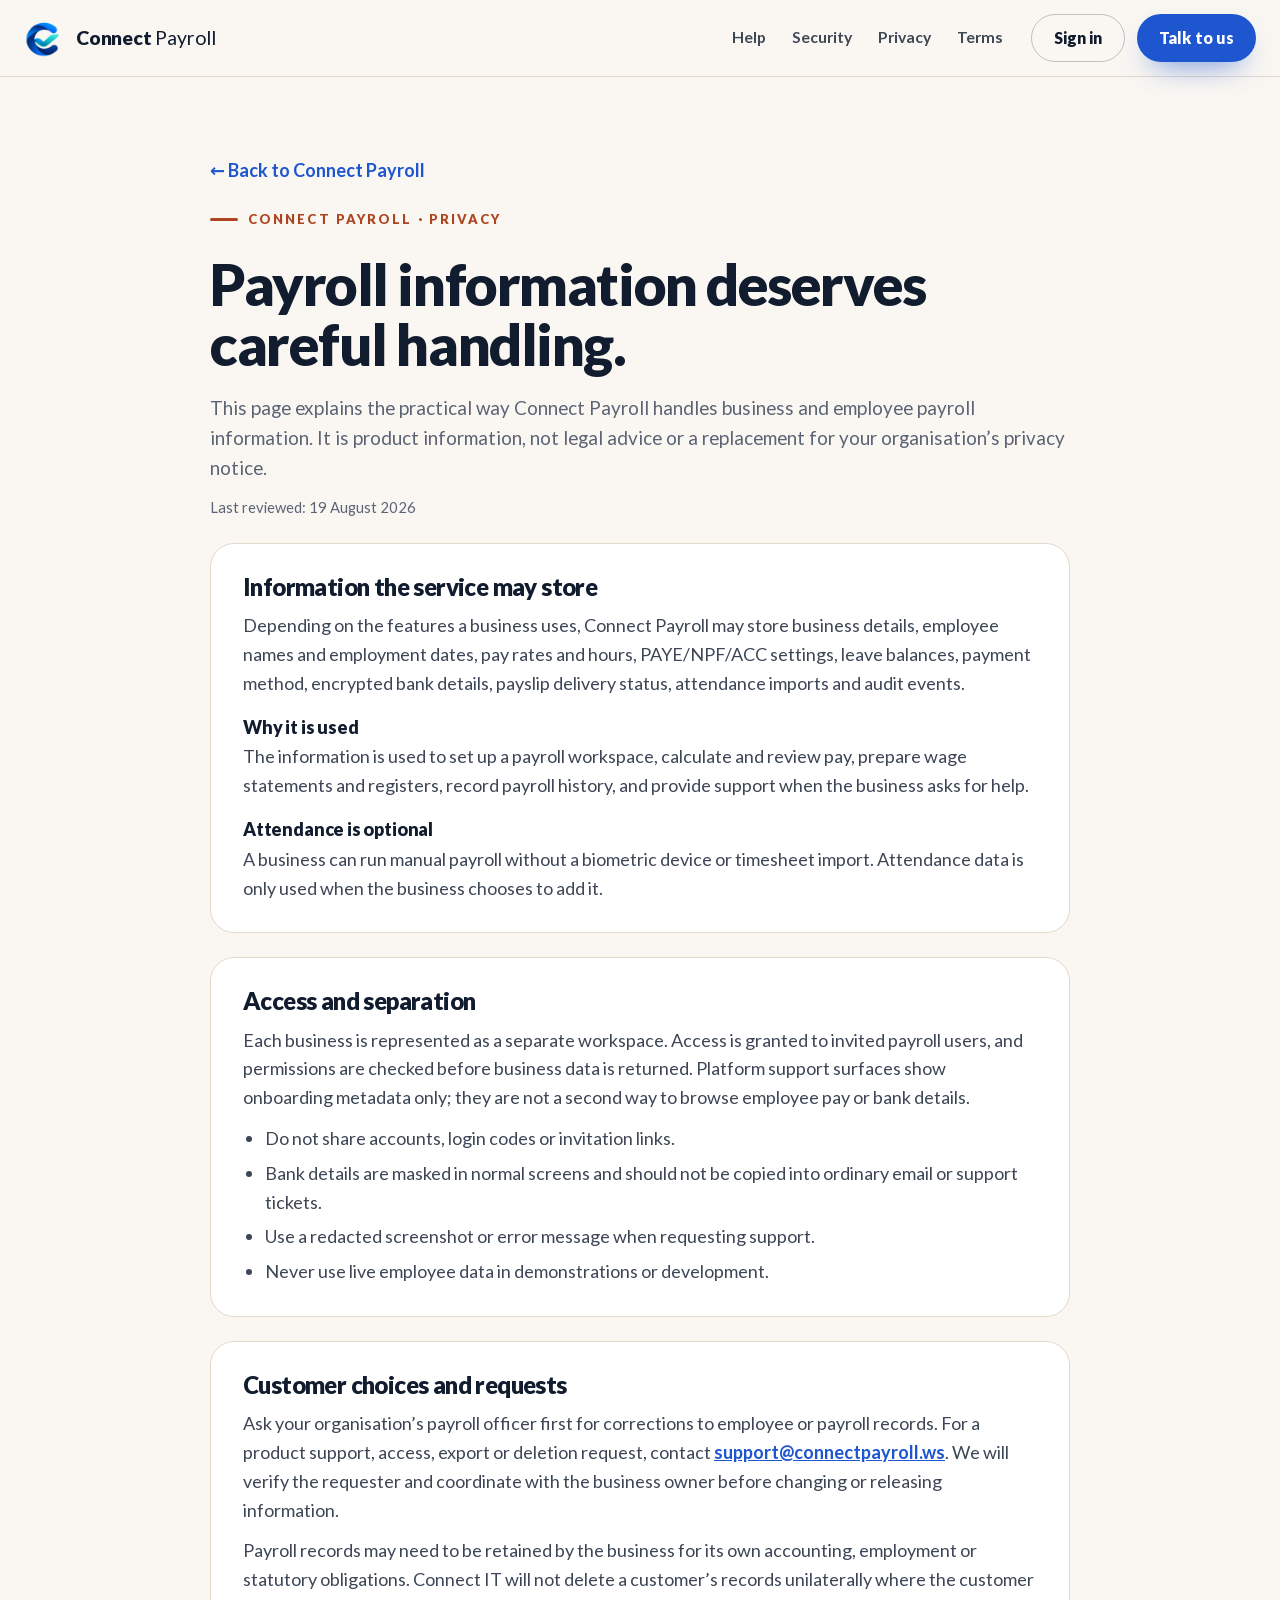
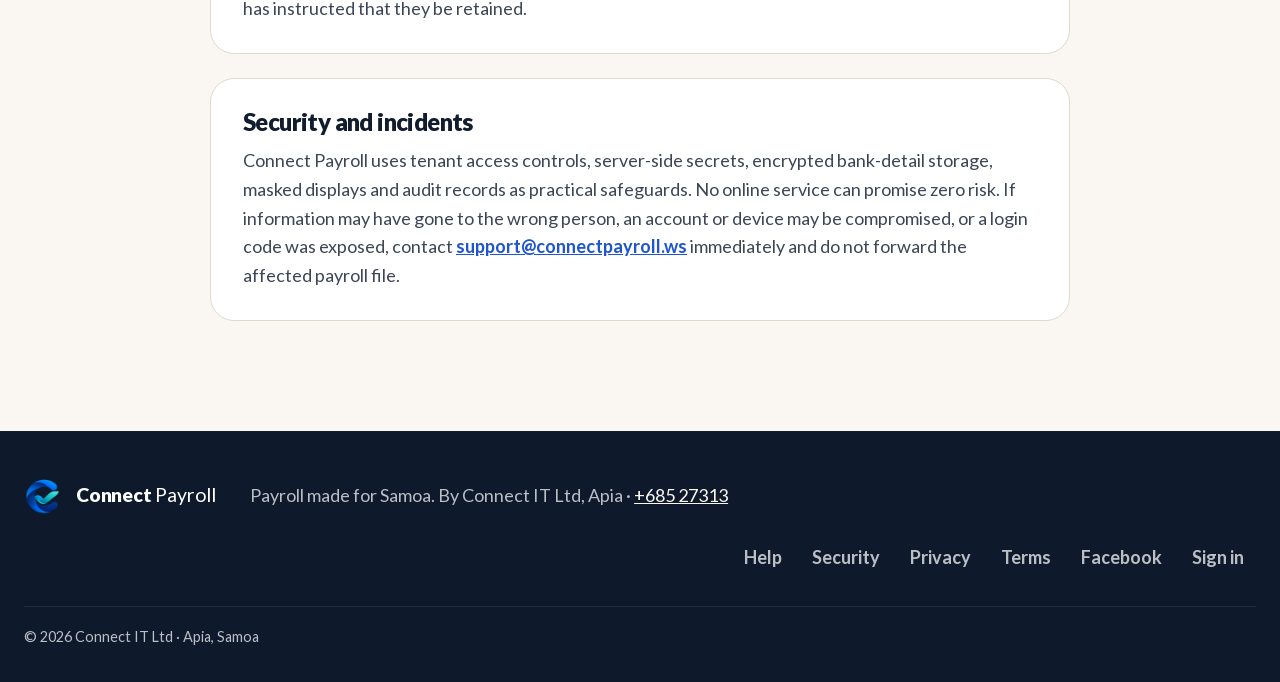
==== commit f40fd2cd: "Redesign the public website around local people and the product - Photo-led hero with a live pay run" ====
--- a/marketing/privacy.html
+++ b/marketing/privacy.html
@@ -3,20 +3,21 @@
   <head>
     <meta charset="utf-8">
     <meta name="viewport" content="width=device-width, initial-scale=1">
-    <meta name="theme-color" content="#06192d">
+    <meta name="theme-color" content="#f6f1e8">
     <meta name="description" content="Connect Payroll privacy and data handling information.">
     <title>Privacy and data handling | Connect Payroll</title>
     <link rel="icon" type="image/png" sizes="64x64" href="assets/favicon-64.png"><link rel="apple-touch-icon" href="assets/apple-touch-icon.png">
+    <link rel="preload" href="assets/fonts/lato-900.woff2" as="font" type="font/woff2" crossorigin>
     <link rel="stylesheet" href="styles.css">
   </head>
   <body class="legal-page">
-    <header class="site-header" style="position:absolute"><div class="shell nav-wrap"><a class="brand" href="index.html" aria-label="Connect Payroll home"><img class="brand-mark" src="assets/connect-payroll-mark.png" width="42" height="42" alt=""><span><strong>Connect</strong><b>Payroll</b></span></a><nav class="legal-nav" aria-label="Legal navigation"><a href="privacy.html">Privacy</a><a href="terms.html">Terms</a><a href="security.html">Security</a><a href="support.html">Help</a></nav><a class="button button-small button-outline" href="https://app.connectpayroll.ws">Sign in <span aria-hidden="true">↗</span></a></div></header>
+    <header class="topbar"><div class="wrap topbar-inner"><a class="brand" href="index.html" aria-label="Connect Payroll home"><img src="assets/logo-96.png" width="40" height="40" alt=""><span><b>Connect</b> Payroll</span></a><nav class="nav legal-nav" aria-label="Help and legal"><a href="support.html">Help</a><a href="security.html">Security</a><a href="privacy.html">Privacy</a><a href="terms.html">Terms</a></nav><div class="topbar-actions"><a class="btn btn-ghost" href="https://app.connectpayroll.ws">Sign in</a><a class="btn btn-primary" href="index.html#contact">Talk to us</a></div></div></header>
     <main class="legal-main"><div class="legal-wrap"><a class="legal-back" href="index.html">← Back to Connect Payroll</a><p class="eyebrow">Connect Payroll · Privacy</p><h1>Payroll information deserves careful handling.</h1><p class="legal-lede">This page explains the practical way Connect Payroll handles business and employee payroll information. It is product information, not legal advice or a replacement for your organisation’s privacy notice.</p><p class="legal-updated">Last reviewed: 19 August 2026</p>
       <article class="legal-card"><h2>Information the service may store</h2><p>Depending on the features a business uses, Connect Payroll may store business details, employee names and employment dates, pay rates and hours, PAYE/NPF/ACC settings, leave balances, payment method, encrypted bank details, payslip delivery status, attendance imports and audit events.</p><h3>Why it is used</h3><p>The information is used to set up a payroll workspace, calculate and review pay, prepare wage statements and registers, record payroll history, and provide support when the business asks for help.</p><h3>Attendance is optional</h3><p>A business can run manual payroll without a biometric device or timesheet import. Attendance data is only used when the business chooses to add it.</p></article>
       <article class="legal-card"><h2>Access and separation</h2><p>Each business is represented as a separate workspace. Access is granted to invited payroll users, and permissions are checked before business data is returned. Platform support surfaces show onboarding metadata only; they are not a second way to browse employee pay or bank details.</p><ul><li>Do not share accounts, login codes or invitation links.</li><li>Bank details are masked in normal screens and should not be copied into ordinary email or support tickets.</li><li>Use a redacted screenshot or error message when requesting support.</li><li>Never use live employee data in demonstrations or development.</li></ul></article>
       <article class="legal-card"><h2>Customer choices and requests</h2><p>Ask your organisation’s payroll officer first for corrections to employee or payroll records. For a product support, access, export or deletion request, contact <a href="mailto:support@connectpayroll.ws">support@connectpayroll.ws</a>. We will verify the requester and coordinate with the business owner before changing or releasing information.</p><p>Payroll records may need to be retained by the business for its own accounting, employment or statutory obligations. Connect IT will not delete a customer’s records unilaterally where the customer has instructed that they be retained.</p></article>
       <article class="legal-card"><h2>Security and incidents</h2><p>Connect Payroll uses tenant access controls, server-side secrets, encrypted bank-detail storage, masked displays and audit records as practical safeguards. No online service can promise zero risk. If information may have gone to the wrong person, an account or device may be compromised, or a login code was exposed, contact <a href="mailto:support@connectpayroll.ws">support@connectpayroll.ws</a> immediately and do not forward the affected payroll file.</p></article>
     </div></main>
-    <footer class="site-footer"><div class="shell footer-wrap"><a class="brand footer-brand" href="index.html"><img class="brand-mark" src="assets/connect-payroll-mark.png" width="42" height="42" alt=""><span><strong>Connect</strong><b>Payroll</b></span></a><p>Simple payroll for Samoa businesses.</p><div class="footer-links"><a href="privacy.html">Privacy</a><a href="terms.html">Terms</a><a href="security.html">Security</a><a href="support.html">Help</a></div></div><div class="shell legal-line"><span>© 2026 Connect IT Ltd</span><span>Payroll software and local support · Samoa</span></div></footer>
+    <footer class="footer"><div class="wrap footer-inner"><a class="brand" href="index.html"><img src="assets/logo-96.png" width="40" height="40" alt=""><span><b>Connect</b> Payroll</span></a><p>Payroll made for Samoa. By Connect IT Ltd, Apia · <a href="tel:+68527313">+685 27313</a></p><nav aria-label="Footer"><a href="support.html">Help</a><a href="security.html">Security</a><a href="privacy.html">Privacy</a><a href="terms.html">Terms</a><a href="https://www.facebook.com/connectitsamoa" rel="noopener">Facebook</a><a href="https://app.connectpayroll.ws">Sign in</a></nav></div><p class="wrap copyright">© 2026 Connect IT Ltd · Apia, Samoa</p></footer>
   </body>
 </html>
--- a/marketing/styles.css
+++ b/marketing/styles.css
@@ -1,17 +1,504 @@
-:root{--ink:#071a2f;--ink-soft:#37566d;--muted:#6a7e8d;--blue:#1687da;--blue-deep:#0b5d9e;--sky:#eaf7ff;--mint:#e9faf4;--lilac:#f2efff;--line:#dce7ed;--navy:#06192d;--white:#fff;--shadow:0 18px 55px rgba(5,27,50,.12);--radius:22px}
-*{box-sizing:border-box}html{scroll-behavior:smooth}body{margin:0;color:var(--ink);background:#f7fafc;font-family:Inter,ui-sans-serif,system-ui,-apple-system,BlinkMacSystemFont,"Segoe UI",sans-serif;line-height:1.5}a{color:inherit;text-decoration:none}a:focus-visible{outline:3px solid #48c7ff;outline-offset:4px}button{font:inherit}.shell{width:min(1180px,calc(100% - 48px));margin:0 auto}.skip-link{position:absolute;left:16px;top:-60px;z-index:99;padding:10px 14px;color:#fff;background:var(--navy);border-radius:0 0 8px 8px}.skip-link:focus{top:0}.site-header{position:absolute;inset:0 0 auto;z-index:10;color:#fff}.nav-wrap{height:88px;display:flex;align-items:center;justify-content:space-between;gap:24px}.brand{display:inline-flex;align-items:center;gap:10px;color:#fff}.brand-mark{width:39px;height:39px;display:grid;place-items:center;border-radius:13px;color:var(--navy);background:#48c7ff;box-shadow:0 9px 20px rgba(72,199,255,.22)}.brand-mark svg{width:27px;height:27px;fill:none;stroke:currentColor;stroke-linecap:round;stroke-linejoin:round;stroke-width:4}.brand strong,.brand b{display:block;line-height:1.04;letter-spacing:-.5px}.brand strong{font-size:16px;font-weight:650}.brand b{font-size:16px;font-weight:800}.desktop-nav{display:flex;align-items:center;gap:30px;margin-left:auto;margin-right:18px;color:#aac0d2;font-size:13px}.desktop-nav a{transition:color .2s ease}.desktop-nav a:hover{color:#fff}.button{display:inline-flex;align-items:center;justify-content:center;gap:10px;min-height:48px;padding:12px 19px;border-radius:11px;font-size:13px;font-weight:750;transition:transform .18s ease,box-shadow .18s ease,background .18s ease}.button:hover{transform:translateY(-2px)}.button-small{min-height:39px;padding:9px 14px;font-size:12px}.button-outline{border:1px solid rgba(255,255,255,.35);color:#fff;background:rgba(255,255,255,.06)}.button-outline:hover{border-color:#fff;background:rgba(255,255,255,.12)}.button-primary{color:#fff;background:linear-gradient(135deg,#188bdd,#0c68b1);box-shadow:0 10px 22px rgba(10,102,174,.22)}.button-primary:hover{box-shadow:0 14px 28px rgba(10,102,174,.3)}.button-dark{color:#fff;background:var(--navy);box-shadow:0 10px 22px rgba(4,19,36,.18)}.button-dark:hover{background:#0a2847}.text-link{display:inline-flex;align-items:center;gap:8px;color:var(--blue-deep);font-size:13px;font-weight:750}.text-link span{transition:transform .2s ease}.text-link:hover span{transform:translateX(4px)}.hero{position:relative;min-height:720px;padding:148px 0 90px;overflow:hidden;color:#fff;background:radial-gradient(circle at 78% 17%,rgba(72,199,255,.17),transparent 23%),radial-gradient(circle at 18% 82%,rgba(22,120,200,.16),transparent 30%),linear-gradient(135deg,#051528 0%,#071e37 54%,#092c4b 100%)}.hero:after{content:"";position:absolute;right:-180px;top:10px;width:570px;height:570px;border:1px solid rgba(128,211,255,.14);border-radius:50%;box-shadow:0 0 0 45px rgba(72,199,255,.035),0 0 0 95px rgba(72,199,255,.026),0 0 0 145px rgba(72,199,255,.018);pointer-events:none}.hero-grid{position:relative;z-index:1;display:grid;grid-template-columns:minmax(0,.91fr) minmax(460px,1.09fr);align-items:center;gap:68px}.eyebrow{display:flex;align-items:center;gap:9px;margin:0;color:#6b8ca4;font-size:10px;font-weight:850;letter-spacing:.16em;text-transform:uppercase}.hero .eyebrow{color:#72c5ec}.eyebrow span{width:7px;height:7px;border-radius:50%;background:#48c7ff;box-shadow:0 0 0 5px rgba(72,199,255,.1)}h1,h2,h3,p{margin-top:0}.hero h1{max-width:620px;margin:20px 0 20px;font-size:clamp(43px,5.35vw,72px);line-height:1.02;letter-spacing:-3.5px}.hero h1 em{color:#62cdf7;font-style:normal}.hero-lede{max-width:555px;margin-bottom:30px;color:#afc5d4;font-size:16px;line-height:1.7}.hero-actions{display:flex;align-items:center;gap:24px;margin-bottom:35px}.hero .text-link{color:#b9d4e5}.proof-row{display:flex;flex-wrap:wrap;gap:15px 22px;color:#9cb7c9;font-size:11px;font-weight:650}.proof-row i{display:inline-grid;place-items:center;width:17px;height:17px;margin-right:6px;color:#03213a;background:#59ddb8;border-radius:50%;font-size:11px;font-style:normal}.hero-visual{position:relative;min-height:420px;display:grid;place-items:center}.visual-glow{position:absolute;width:80%;height:70%;background:rgba(67,189,244,.18);filter:blur(70px);border-radius:50%}.dashboard-window{position:relative;width:min(100%,545px);overflow:hidden;border:1px solid rgba(167,219,243,.27);border-radius:15px;background:#f7fbfd;box-shadow:0 32px 80px rgba(0,0,0,.3);transform:perspective(1000px) rotateY(-4deg) rotateX(2deg)}.window-top{height:39px;padding:0 15px;display:flex;align-items:center;justify-content:space-between;color:#7a8d9b;border-bottom:1px solid #dfe9ee;background:#fff;font-size:9px;font-weight:700}.window-dots{display:flex;gap:4px}.window-dots i{display:block;width:6px;height:6px;border-radius:50%;background:#b5cad6}.window-dots i:first-child{background:#55d6b6}.window-label{margin-left:22px;margin-right:auto;color:#597184}.window-menu{letter-spacing:2px}.window-body{display:grid;grid-template-columns:67px minmax(0,1fr);min-height:325px}.window-side{display:flex;flex-direction:column;align-items:center;gap:20px;padding:18px 0;background:#071e35}.side-logo{display:grid;place-items:center;width:31px;height:31px;border-radius:10px;color:#071e35;background:#59dcb8;font-size:9px;font-weight:900}.side-line{width:30px;height:7px;border-radius:99px;background:rgba(192,221,237,.2)}.side-line.active{width:38px;background:#1687da;box-shadow:0 0 0 5px rgba(22,135,218,.17)}.side-line.short{width:20px;margin-top:42px}.window-main{padding:23px 22px;color:#0b253c;background:#f5f9fb}.window-heading{display:flex;align-items:flex-start;justify-content:space-between;gap:10px;margin-bottom:18px}.window-heading small,.feature-card small,.window-metrics small{display:block;color:#738897;font-size:8px;font-weight:850;letter-spacing:.13em;text-transform:uppercase}.window-heading strong{display:block;margin-top:5px;font-size:17px;letter-spacing:-.4px}.status{padding:5px 7px;color:#25795d;background:#ddf5eb;border-radius:99px;font-size:8px;font-weight:800;white-space:nowrap}.window-card{border:1px solid #dfe9ee;border-radius:11px;background:#fff;box-shadow:0 5px 15px rgba(8,37,61,.04)}.feature-card{min-height:121px;padding:19px;display:flex;align-items:flex-start;justify-content:space-between;background:linear-gradient(135deg,#fff,#edf8ff)}.feature-card h2{margin:8px 0 5px;font-size:24px;line-height:1.05;letter-spacing:-1px}.feature-card p{margin:0;color:#6a8190;font-size:10px}.card-arrow{display:grid;place-items:center;width:27px;height:27px;border-radius:8px;color:#fff;background:#1584d4;font-size:13px}.window-metrics{display:grid;grid-template-columns:1fr 1fr;gap:8px;margin-top:10px}.window-metrics>div{padding:13px;border:1px solid #e2eaee;border-radius:10px;background:#fff}.window-metrics strong{display:block;margin:8px 0 2px;font-size:17px;letter-spacing:-.7px}.window-metrics span{color:#7c8f9a;font-size:9px}.window-progress{display:flex;align-items:center;gap:7px;margin-top:22px}.window-progress>div{display:flex;align-items:center;gap:5px;white-space:nowrap}.progress-step{display:grid;place-items:center;width:22px;height:22px;border:1px solid #cddde6;border-radius:50%;color:#8297a3;background:#fff;font-size:9px;font-weight:800}.progress-step.done{border-color:#59dcb8;color:#176851;background:#dff8ee}.progress-step.current{border-color:#1687da;color:#fff;background:#1687da}.window-progress b{color:#5d7585;font-size:8px}.progress-line{height:1px;flex:1;background:#cadbe4}.floating-note{position:absolute;right:-24px;bottom:17px;display:flex;align-items:center;gap:10px;padding:12px 15px;border:1px solid #dcebe9;border-radius:11px;background:rgba(255,255,255,.96);box-shadow:0 15px 32px rgba(3,24,43,.2);color:#14324a}.note-icon{display:grid;place-items:center;width:25px;height:25px;border-radius:50%;color:#15634d;background:#d9f6ea;font-size:13px;font-weight:800}.floating-note b,.floating-note small{display:block}.floating-note b{font-size:10px}.floating-note small{margin-top:2px;color:#728795;font-size:9px}.signal-bar{border-bottom:1px solid #dce8ee;background:#fff}.signal-grid{min-height:75px;display:flex;align-items:center;gap:42px;color:#607989;font-size:12px}.signal-grid p{margin:0 auto 0 0;color:#93a3ad;font-size:11px;font-weight:700;text-transform:uppercase;letter-spacing:.11em}.signal-grid span{display:flex;align-items:center;gap:9px;font-weight:750}.signal-grid b{display:grid;place-items:center;width:21px;height:21px;border-radius:50%;color:#1674b8;background:#e5f5ff;font-size:9px}.section{padding:112px 0}.section-intro{max-width:655px}.section-intro h2,.workflow-section h2,.security-section h2,.contact-card h2{margin:13px 0 14px;font-size:clamp(31px,4vw,46px);line-height:1.08;letter-spacing:-1.7px}.section-intro>p:last-child,.security-grid>div>p:last-child,.contact-card p{max-width:610px;margin-bottom:0;color:#607687;font-size:15px;line-height:1.7}.feature-grid{display:grid;grid-template-columns:repeat(3,1fr);gap:16px;margin-top:43px}.feature-tile{position:relative;min-height:325px;padding:28px 27px 25px;overflow:hidden;border:1px solid rgba(16,47,72,.07);border-radius:var(--radius)}.feature-tile:after{content:"";position:absolute;right:-45px;bottom:-67px;width:170px;height:170px;border:1px solid rgba(22,120,200,.12);border-radius:50%;box-shadow:0 0 0 22px rgba(22,120,200,.035),0 0 0 44px rgba(22,120,200,.025)}.tint-blue{background:#ebf7ff}.tint-mint{background:#ebfaf5}.tint-lilac{background:#f2efff}.feature-number{position:absolute;top:28px;right:28px;color:#7d9bac;font-size:10px;font-weight:850}.feature-icon{display:grid;place-items:center;width:45px;height:45px;margin-bottom:47px;border-radius:14px;color:#fff;background:#1687da;font-size:20px;font-weight:750;box-shadow:0 9px 16px rgba(22,135,218,.18)}.tint-mint .feature-icon{color:#0b6e53;background:#5eddb8;box-shadow:0 9px 16px rgba(64,184,146,.18)}.tint-lilac .feature-icon{color:#fff;background:#8667d8;box-shadow:0 9px 16px rgba(108,81,189,.18)}.feature-tile h3{margin:0 0 9px;font-size:20px;letter-spacing:-.5px}.feature-tile p{max-width:295px;margin:0;color:#617887;font-size:13px;line-height:1.65}.feature-tile a{position:absolute;bottom:26px;z-index:1;color:#0f6bad;font-size:11px;font-weight:800}.feature-tile a span{margin-left:8px}.workflow-section{background:#fff}.workflow-grid{display:grid;grid-template-columns:.82fr 1.18fr;gap:100px;align-items:start}.workflow-section .section-intro{position:sticky;top:35px}.workflow-section .button{margin-top:28px}.steps-list{display:grid;gap:0;margin:0;padding:0;list-style:none}.steps-list li{display:grid;grid-template-columns:53px 1fr;gap:22px;padding:0 0 36px;position:relative}.steps-list li:not(:last-child):after{content:"";position:absolute;left:26px;top:54px;bottom:0;width:1px;background:#d9e6ed}.step-badge{position:relative;z-index:1;display:grid;place-items:center;width:53px;height:53px;border:1px solid #a9d2e6;border-radius:16px;color:#1677b8;background:#eaf7ff;font-size:11px;font-weight:850}.steps-list h3{margin:3px 0 7px;font-size:19px;letter-spacing:-.35px}.steps-list p{max-width:500px;margin:0;color:#637a89;font-size:13px;line-height:1.7}.optional-section{padding-top:0;background:#fff}.optional-card{display:grid;grid-template-columns:auto 1fr auto;align-items:center;gap:25px;padding:32px 38px;border:1px solid #d8e8e9;border-radius:var(--radius);background:linear-gradient(110deg,#eafaf4,#f7fcff)}.optional-mark{display:grid;place-items:center;width:48px;height:48px;border-radius:15px;color:#0a7859;background:#5eddb8;font-size:28px;font-weight:400}.optional-card h2{margin:9px 0 6px;font-size:25px;letter-spacing:-.8px}.optional-card p{max-width:655px;margin:0;color:#5e7b80;font-size:13px;line-height:1.65}.optional-card>.text-link{white-space:nowrap}.security-section{background:#f4f8fa}.security-grid{display:grid;grid-template-columns:1fr 1fr;gap:100px;align-items:center}.security-points{display:grid;gap:24px}.security-points>div{display:grid;grid-template-columns:38px 1fr;gap:14px;align-items:start}.security-icon{display:grid;place-items:center;width:34px;height:34px;border:1px solid #b8dce3;border-radius:10px;color:#138d78;background:#e5faf4;font-size:14px}.security-points h3{margin:0 0 4px;font-size:15px}.security-points p{margin:0;color:#6a808e;font-size:12px;line-height:1.6}.contact-section{padding-top:0;background:#f4f8fa}.contact-card{display:flex;align-items:center;justify-content:space-between;gap:40px;padding:45px 48px;border-radius:var(--radius);color:#fff;background:radial-gradient(circle at 82% 20%,rgba(72,199,255,.17),transparent 28%),linear-gradient(125deg,#061a2e,#0a3457);box-shadow:var(--shadow)}.contact-card .eyebrow{color:#72c5ec}.contact-card h2{max-width:625px;margin-bottom:10px}.contact-card p{color:#b3ccdc}.contact-actions{display:grid;justify-items:start;gap:15px;min-width:230px}.contact-actions .button{white-space:nowrap}.contact-actions .button-primary{color:#06203a;background:#5eddb8;box-shadow:0 10px 22px rgba(0,0,0,.17)}.contact-actions .button-primary:hover{background:#78e6c6}.contact-login{color:#a9d3e5;font-size:11px;font-weight:750}.site-footer{padding:38px 0 22px;color:#a7bfce;background:#041426}.footer-wrap{display:flex;align-items:center;gap:30px}.footer-brand{margin-right:auto}.footer-wrap p{margin:0;color:#7f9bb0;font-size:11px}.footer-links{display:flex;gap:22px;font-size:11px;font-weight:750}.footer-links a:hover{color:#fff}.legal-line{display:flex;justify-content:space-between;gap:18px;margin-top:35px;padding-top:16px;border-top:1px solid rgba(181,220,239,.12);color:#607c91;font-size:10px}
-@media (max-width:900px){.desktop-nav{gap:15px}.hero-grid{grid-template-columns:1fr;gap:50px}.hero{min-height:auto;padding-bottom:75px}.hero-copy{max-width:680px}.hero-visual{min-height:360px}.workflow-grid,.security-grid{grid-template-columns:1fr;gap:50px}.workflow-section .section-intro{position:static}.optional-card{grid-template-columns:auto 1fr}.optional-card>.text-link{grid-column:2}.contact-card{display:grid;grid-template-columns:1fr;gap:28px}.contact-actions{display:flex;align-items:center;gap:18px}.signal-grid{gap:24px}.signal-grid p{display:none}}
-@media (max-width:660px){.shell{width:min(100% - 34px,1180px)}.nav-wrap{height:74px}.desktop-nav{display:none}.site-header .button{margin-left:auto}.hero{padding:113px 0 52px}.hero h1{font-size:clamp(39px,12vw,56px);letter-spacing:-2.4px}.hero-lede{font-size:14px}.hero-actions{align-items:flex-start;flex-direction:column;gap:17px}.proof-row{display:grid;gap:9px}.hero-visual{min-height:315px;margin:0 -6px}.dashboard-window{transform:none}.window-body{grid-template-columns:49px 1fr;min-height:285px}.window-side{gap:15px}.window-main{padding:16px 13px}.window-heading strong{font-size:14px}.feature-card{min-height:102px;padding:13px}.feature-card h2{font-size:19px}.window-metrics strong{font-size:13px}.window-progress{gap:3px;margin-top:14px}.window-progress b{display:none}.progress-line{min-width:12px}.floating-note{right:4px;bottom:-4px}.signal-grid{min-height:62px;justify-content:space-between;gap:10px;font-size:10px}.signal-grid span{gap:5px}.signal-grid b{width:18px;height:18px}.section{padding:72px 0}.section-intro h2,.workflow-section h2,.security-section h2,.contact-card h2{font-size:32px;letter-spacing:-1.1px}.section-intro>p:last-child,.security-grid>div>p:last-child,.contact-card p{font-size:14px}.feature-grid{grid-template-columns:1fr;margin-top:30px}.feature-tile{min-height:295px}.optional-card{grid-template-columns:auto 1fr;gap:15px;padding:25px 22px}.optional-card h2{font-size:22px}.optional-card>.text-link{grid-column:1 / -1;margin-left:63px}.security-grid{gap:35px}.contact-card{padding:30px 24px}.contact-actions{align-items:flex-start;flex-direction:column}.footer-wrap{align-items:flex-start;flex-wrap:wrap;gap:16px}.footer-brand{width:100%}.footer-wrap p{width:100%}.footer-links{width:100%;gap:17px}.legal-line{display:grid;gap:5px;margin-top:28px}}
-
-/* Shared public trust and pricing surfaces. These remain static and collect no visitor data. */
-.pricing-section{padding-top:0;background:#fff}.pricing-grid{display:grid;grid-template-columns:repeat(2,minmax(0,1fr));gap:16px;margin-top:43px}.pricing-card{padding:28px;border:1px solid #dbe8ee;border-radius:var(--radius);background:#f9fcfd}.pricing-card.featured{border-color:#9bdcc8;background:linear-gradient(135deg,#eefbf6,#f6fbff);box-shadow:var(--shadow-sm)}.pricing-card h3{margin:7px 0 7px;font-size:23px;letter-spacing:-.7px}.pricing-card p{margin:0;color:#637a89;font-size:13px;line-height:1.65}.pricing-price{display:block;margin:19px 0 9px;color:var(--navy);font-size:23px;font-weight:850;letter-spacing:-.7px}.pricing-price small{display:block;margin-top:3px;color:#718895;font-size:10px;font-weight:600;letter-spacing:0}.pricing-list{display:grid;gap:9px;margin:20px 0 0;padding:0;list-style:none;color:#486473;font-size:12px}.pricing-list li:before{content:'✓';display:inline-grid;place-items:center;width:17px;height:17px;margin-right:7px;color:#0a7659;background:#dff8ee;border-radius:50%;font-size:10px;font-weight:850}.pricing-note{margin:18px 0 0;color:#78909c;font-size:11px}.legal-main{min-height:calc(100vh - 250px);padding:132px 0 86px;background:linear-gradient(135deg,#f7fbfd,#edf6fa)}.legal-wrap{width:min(860px,calc(100% - 48px));margin:0 auto}.legal-main h1{max-width:720px;margin:14px 0 15px;color:var(--navy);font-size:clamp(36px,5vw,56px);line-height:1.05;letter-spacing:-2px}.legal-lede{max-width:720px;color:#5b7484;font-size:16px;line-height:1.75}.legal-card{margin-top:30px;padding:30px 34px;border:1px solid #dce9ee;border-radius:var(--radius);background:#fff;box-shadow:var(--shadow-sm)}.legal-card h2{margin:0 0 9px;color:var(--ink);font-size:21px;letter-spacing:-.5px}.legal-card h3{margin:22px 0 6px;color:var(--ink);font-size:15px}.legal-card p,.legal-card li{color:#526c7b;font-size:13px;line-height:1.75}.legal-card ul{margin:8px 0 0;padding-left:21px}.legal-card a{color:#0f6bad;text-decoration:underline;text-underline-offset:3px}.legal-updated{margin-top:14px;color:#78909c;font-size:11px}.legal-nav{display:flex;align-items:center;gap:19px;color:#a9c2d2;font-size:11px;font-weight:750}.legal-nav a:hover{color:#fff}.legal-back{display:inline-flex;align-items:center;gap:8px;margin-bottom:26px;color:#1677b8;font-size:12px;font-weight:800}.support-grid{display:grid;grid-template-columns:repeat(2,minmax(0,1fr));gap:12px;margin-top:18px}.support-route{padding:17px;border:1px solid #dce9ee;border-radius:11px;background:#f8fbfc}.support-route b,.support-route span{display:block}.support-route b{color:var(--ink);font-size:13px}.support-route span{margin-top:4px;color:#607988;font-size:11px;line-height:1.5}@media (max-width:660px){.pricing-grid,.support-grid{grid-template-columns:1fr}.legal-main{padding:108px 0 58px}.legal-wrap{width:min(100% - 34px,860px)}.legal-card{padding:23px 20px}.legal-nav{display:none}}
-@media (prefers-reduced-motion:reduce){html{scroll-behavior:auto}*,*:before,*:after{transition-duration:.01ms!important;animation-duration:.01ms!important;animation-iteration-count:1!important}}
-
-/* 2026 visual refresh: Pacific clarity, consistent surfaces and accessible motion. */
-:root{--ink:#081b31;--ink-soft:#38556d;--muted:#677f91;--blue:#137fd1;--blue-deep:#075b9b;--turquoise:#25cbb0;--coral:#ff766b;--mist:#f3f8fb;--line:#d8e6ed;--navy:#04182d;--shadow:0 24px 70px rgba(4,28,51,.12);--shadow-sm:0 12px 34px rgba(4,28,51,.08);--radius:24px}
-body{background:#f8fbfd;font-size:16px;line-height:1.6;-webkit-font-smoothing:antialiased}.shell{width:min(1200px,calc(100% - 56px))}.site-header{background:linear-gradient(180deg,rgba(4,24,45,.7),transparent)}.legal-page .site-header{background:linear-gradient(100deg,#04182d,#0a3558);box-shadow:0 8px 26px rgba(4,24,45,.14)}.brand{gap:11px}.brand-mark{object-fit:contain;background:transparent;border-radius:0;box-shadow:none;animation:brand-breathe 5s ease-in-out infinite;filter:drop-shadow(0 8px 18px rgba(37,203,176,.2))}.desktop-nav{font-size:14px}.button{min-height:50px;padding:13px 21px;border-radius:13px;font-size:14px}.button-small{min-height:42px;padding:10px 16px;font-size:13px}.button-primary{background:linear-gradient(135deg,#168de0,#0873bc 64%,#0c68ac)}
-.hero{min-height:760px;padding:154px 0 96px;background:radial-gradient(circle at 83% 24%,rgba(49,190,241,.2),transparent 25%),radial-gradient(circle at 64% 93%,rgba(37,203,176,.13),transparent 24%),linear-gradient(137deg,#031426 0%,#06203a 53%,#073154 100%)}.hero:after{display:none}.hero-grid{grid-template-columns:minmax(0,.9fr) minmax(480px,1.1fr);gap:42px}.hero h1{max-width:660px;margin:21px 0 23px;font-size:clamp(48px,5.8vw,78px);letter-spacing:-4px}.hero h1 em{background:linear-gradient(90deg,#56d7ff,#55e0bd);-webkit-background-clip:text;background-clip:text;color:transparent}.hero-lede{max-width:590px;color:#c2d5e2;font-size:18px;line-height:1.7}.hero .eyebrow{color:#76d9f4}.proof-row{font-size:12px}.hero-orbit{position:absolute;border:1px solid rgba(108,216,255,.14);border-radius:50%;pointer-events:none}.orbit-one{right:-210px;top:40px;width:650px;height:650px;animation:orbit-spin 38s linear infinite}.orbit-two{right:60px;top:170px;width:310px;height:310px;border-style:dashed;animation:orbit-spin 26s linear infinite reverse}.hero-visual{min-height:470px}.hero-art{position:relative;z-index:2;display:block;width:min(112%,660px);height:auto;filter:drop-shadow(0 34px 44px rgba(0,8,18,.34));animation:hero-float 7s ease-in-out infinite}.visual-glow{width:76%;height:72%;background:radial-gradient(circle,rgba(53,197,239,.27),rgba(34,205,173,.09) 52%,transparent 72%);filter:blur(38px);animation:glow-pulse 6s ease-in-out infinite}.motion-pill{position:absolute;z-index:3;min-width:148px;padding:12px 15px;border:1px solid rgba(183,226,242,.58);border-radius:15px;color:#12344d;background:rgba(255,255,255,.92);box-shadow:0 18px 45px rgba(1,22,41,.22);backdrop-filter:blur(14px)}.motion-pill b,.motion-pill span{display:block}.motion-pill b{font-size:11px}.motion-pill span{margin-top:2px;color:#6d8391;font-size:10px}.motion-pill-one{left:1%;bottom:17%;animation:pill-drift 5.4s ease-in-out infinite}.motion-pill-two{right:-1%;top:18%;animation:pill-drift 6.2s ease-in-out infinite reverse}.signal-grid{min-height:82px;font-size:13px}.signal-grid p{font-size:12px}.signal-grid b{width:25px;height:25px;font-size:10px}.section{padding:120px 0}.section-intro h2,.workflow-section h2,.security-section h2,.contact-card h2{font-size:clamp(36px,4.5vw,52px);letter-spacing:-2.1px}.section-intro>p:last-child,.security-grid>div>p:last-child,.contact-card p{font-size:16px}.feature-grid{gap:20px;margin-top:49px}.feature-tile{min-height:350px;padding:31px 30px 28px;box-shadow:0 1px 0 rgba(255,255,255,.8) inset;transition:transform .3s ease,box-shadow .3s ease,border-color .3s ease}.feature-tile:hover{transform:translateY(-7px);border-color:rgba(20,127,209,.2);box-shadow:var(--shadow-sm)}.feature-icon{margin-bottom:54px}.line-icon svg{width:23px;height:23px;fill:none;stroke:currentColor;stroke-width:1.8;stroke-linecap:round;stroke-linejoin:round}.feature-tile h3{font-size:22px}.feature-tile p{font-size:14px}.feature-tile a{font-size:12px}.workflow-section{position:relative;overflow:hidden}.workflow-section:before{content:"";position:absolute;right:-180px;bottom:-240px;width:520px;height:520px;border-radius:50%;background:radial-gradient(circle,rgba(37,203,176,.1),transparent 68%)}.output-grid{position:relative;display:grid;grid-template-columns:repeat(2,minmax(0,1fr));gap:14px}.output-grid article{display:grid;grid-template-columns:46px 1fr;gap:14px;min-height:138px;padding:22px;border:1px solid var(--line);border-radius:18px;background:linear-gradient(145deg,#fff,#f6fafc);box-shadow:0 8px 24px rgba(5,34,57,.05);transition:transform .25s ease,box-shadow .25s ease}.output-grid article:hover{transform:translateY(-4px);box-shadow:var(--shadow-sm)}.output-icon{display:grid;place-items:center;width:42px;height:42px;border-radius:13px;color:#08705d;background:#dcf8f1;font-size:11px;font-weight:850}.output-grid article:nth-child(2n) .output-icon{color:#075b9b;background:#e3f3ff}.output-grid h3{margin:2px 0 5px;font-size:16px}.output-grid p{margin:0;color:#657d8d;font-size:12px;line-height:1.6}.pricing-section{padding-top:120px;background:linear-gradient(180deg,#f8fbfd,#fff)}.pricing-grid{gap:20px}.pricing-card{padding:34px;border-radius:26px;transition:transform .3s ease,box-shadow .3s ease}.pricing-card:hover{transform:translateY(-5px);box-shadow:var(--shadow-sm)}.pricing-card.featured{position:relative;overflow:hidden}.pricing-card.featured:after{content:"Most popular";position:absolute;right:-36px;top:24px;width:145px;padding:6px 0;transform:rotate(38deg);color:#064536;background:#5ee0c1;text-align:center;font-size:9px;font-weight:900;letter-spacing:.08em;text-transform:uppercase}.pricing-card h3{font-size:28px}.pricing-card p{font-size:14px}.pricing-price{font-size:26px}.pricing-list{font-size:13px}.plan-button{margin-top:25px}.optional-card{padding:38px 42px;border-radius:26px}.optional-card h2{font-size:29px}.optional-card p{font-size:14px}.local-section{padding-top:0;background:#fff}.local-card{position:relative;display:grid;grid-template-columns:150px minmax(0,1fr) 250px;align-items:center;gap:42px;padding:48px 52px;overflow:hidden;border:1px solid #cfe5eb;border-radius:30px;background:radial-gradient(circle at 8% 10%,rgba(68,201,242,.13),transparent 28%),linear-gradient(135deg,#eefaff,#f4fffb);box-shadow:var(--shadow-sm)}.local-card:after{content:"";position:absolute;right:-130px;bottom:-200px;width:420px;height:420px;border:1px solid rgba(16,136,203,.12);border-radius:50%;box-shadow:0 0 0 34px rgba(16,136,203,.025),0 0 0 68px rgba(16,136,203,.02)}.local-symbol{position:relative;z-index:1;display:grid;place-items:center;width:130px;height:130px;border:1px solid rgba(25,138,199,.18);border-radius:36px;background:rgba(255,255,255,.8);box-shadow:0 18px 38px rgba(7,64,95,.1)}.local-symbol img{width:100px;height:100px;object-fit:contain;animation:brand-breathe 5s ease-in-out infinite}.local-card h2{margin:10px 0 8px;font-size:34px;line-height:1.12;letter-spacing:-1.2px}.local-card p{max-width:600px;margin:0;color:#597384;font-size:15px}.local-points{position:relative;z-index:1;display:grid;gap:10px}.local-points span{padding:13px 15px;border:1px solid rgba(17,117,165,.12);border-radius:13px;color:#607788;background:rgba(255,255,255,.72);font-size:12px}.local-points b{color:#0a648f}.security-section{padding-bottom:110px}.security-points h3{font-size:16px}.security-points p{font-size:13px}.faq-section{background:#fff}.faq-grid{display:grid;grid-template-columns:.72fr 1.28fr;gap:95px;align-items:start}.faq-list{display:grid;gap:10px}.faq-list details{border:1px solid var(--line);border-radius:16px;background:#fbfdfe;transition:border-color .2s ease,box-shadow .2s ease}.faq-list details[open]{border-color:#aad8e7;background:#fff;box-shadow:var(--shadow-sm)}.faq-list summary{position:relative;padding:21px 54px 21px 22px;cursor:pointer;color:#17354c;font-size:15px;font-weight:780;list-style:none}.faq-list summary::-webkit-details-marker{display:none}.faq-list summary:after{content:"+";position:absolute;right:21px;top:16px;display:grid;place-items:center;width:30px;height:30px;border-radius:10px;color:#0b689e;background:#e5f5fb;font-size:20px;font-weight:500}.faq-list details[open] summary:after{content:"–"}.faq-list p{margin:0;padding:0 54px 21px 22px;color:#627a89;font-size:14px}.contact-section{padding-top:0;background:#fff}.contact-card{padding:53px;border-radius:30px}.site-footer{padding-top:44px}.footer-links{flex-wrap:wrap}.footer-brand .brand-mark{width:42px;height:42px}
-@keyframes brand-breathe{0%,100%{transform:scale(1) rotate(0);filter:drop-shadow(0 8px 18px rgba(37,203,176,.18))}50%{transform:scale(1.045) rotate(-1.5deg);filter:drop-shadow(0 13px 24px rgba(58,204,244,.3))}}@keyframes hero-float{0%,100%{transform:translate3d(0,0,0) rotate(-.4deg)}50%{transform:translate3d(0,-13px,0) rotate(.4deg)}}@keyframes pill-drift{0%,100%{transform:translate3d(0,0,0)}50%{transform:translate3d(7px,-10px,0)}}@keyframes glow-pulse{0%,100%{opacity:.7;transform:scale(.94)}50%{opacity:1;transform:scale(1.08)}}@keyframes orbit-spin{to{transform:rotate(360deg)}}
-@media(max-width:1000px){.hero-grid{grid-template-columns:1fr;gap:34px}.hero-copy{max-width:760px}.hero-visual{min-height:430px}.hero-art{width:min(100%,700px)}.motion-pill-one{left:7%}.motion-pill-two{right:6%}.workflow-grid{gap:56px}.local-card{grid-template-columns:120px 1fr}.local-symbol{width:112px;height:112px}.local-symbol img{width:84px;height:84px}.local-points{grid-column:2;grid-template-columns:repeat(3,1fr)}.faq-grid{gap:55px}}
-@media(max-width:760px){.shell{width:min(100% - 36px,1200px)}.hero{padding:118px 0 66px}.hero h1{font-size:clamp(43px,12.5vw,62px);letter-spacing:-2.8px}.hero-lede{font-size:16px}.hero-visual{min-height:340px;margin:0 -14px}.hero-art{width:112%;max-width:none}.motion-pill{min-width:122px;padding:9px 11px}.motion-pill-one{left:4%;bottom:9%}.motion-pill-two{right:3%;top:15%}.signal-grid{overflow-x:auto;justify-content:flex-start;padding:0 2px}.signal-grid span{min-width:max-content}.section,.pricing-section{padding:82px 0}.section-intro h2,.workflow-section h2,.security-section h2,.contact-card h2{font-size:34px;letter-spacing:-1.25px}.feature-grid,.output-grid,.pricing-grid{grid-template-columns:1fr}.feature-tile{min-height:315px}.workflow-grid,.faq-grid{grid-template-columns:1fr;gap:38px}.output-grid article{min-height:auto}.optional-card{padding:28px 24px}.local-card{grid-template-columns:1fr;gap:24px;padding:32px 27px}.local-symbol{width:92px;height:92px;border-radius:27px}.local-symbol img{width:72px;height:72px}.local-card h2{font-size:29px}.local-points{grid-column:1;grid-template-columns:1fr}.security-section{padding-bottom:82px}.contact-card{padding:34px 27px}.footer-links{gap:15px}}
-@media(prefers-reduced-motion:reduce){.brand-mark,.hero-art,.visual-glow,.motion-pill,.hero-orbit,.local-symbol img{animation:none!important}.feature-tile:hover,.output-grid article:hover,.pricing-card:hover,.button:hover{transform:none}}
+/* Connect Payroll — public website
+   Led by photos of people at work, warm neutrals, navy for the dark sections and the
+   app's blue for actions. Motion is CSS; assets/hero.js only adds the mouse parallax in the hero. */
+
+@font-face { font-family: "Lato"; font-style: normal; font-weight: 400; font-display: swap; src: url("assets/fonts/lato-400.woff2") format("woff2"); }
+@font-face { font-family: "Lato"; font-style: normal; font-weight: 700; font-display: swap; src: url("assets/fonts/lato-700.woff2") format("woff2"); }
+@font-face { font-family: "Lato"; font-style: normal; font-weight: 900; font-display: swap; src: url("assets/fonts/lato-900.woff2") format("woff2"); }
+
+:root {
+  --night: #0e1a2c;
+  --deep: #162a45;
+  --ocean: #1d3a5f;
+  --blue: #1e56d0;
+  --blue-dark: #1744a8;
+  --sun: #f2b544;
+  --coral: #ad4520;
+  --hibiscus: #9c3a1c;
+  --sand: #faf7f2;
+  --sand-2: #f2ece2;
+  --siapo: #8a5a3b;
+  --ink: #111c2e;
+  --text: #3c4656;
+  --muted: #5b6475;
+  --line: #e2d9cb;
+  --white: #fff;
+  --radius: 22px;
+  --shadow: 0 30px 80px -30px rgba(17, 28, 46, .45);
+  --shadow-soft: 0 18px 50px -24px rgba(17, 28, 46, .28);
+  --ease: cubic-bezier(.2, .8, .2, 1);
+}
+
+*, *::before, *::after { box-sizing: border-box; }
+html { scroll-behavior: smooth; -webkit-text-size-adjust: 100%; }
+body { margin: 0; font-family: "Lato", ui-sans-serif, system-ui, -apple-system, "Segoe UI", sans-serif; font-size: 18px; line-height: 1.6; color: var(--text); background: var(--sand); -webkit-font-smoothing: antialiased; text-rendering: optimizeLegibility; overflow-x: hidden; overflow-x: clip; }
+img { max-width: 100%; height: auto; display: block; }
+a { color: inherit; }
+h1, h2, h3 { color: var(--ink); font-weight: 900; line-height: 1.05; letter-spacing: -.025em; margin: 0; }
+h2 { font-size: clamp(2.2rem, 4.6vw, 3.9rem); }
+h3 { font-size: 1.35rem; letter-spacing: -.01em; }
+p { margin: 0; }
+em { font-style: normal; color: var(--coral); }
+:focus-visible { outline: 3px solid var(--blue); outline-offset: 3px; border-radius: 8px; }
+
+.wrap { width: min(1240px, 100% - 48px); margin-inline: auto; }
+.skip { position: absolute; left: -999px; top: 12px; z-index: 100; background: var(--white); color: var(--ink); padding: 10px 16px; border-radius: 10px; font-weight: 700; }
+.skip:focus { left: 12px; }
+.eyebrow { display: inline-flex; align-items: center; gap: 10px; font-size: .82rem; font-weight: 900; letter-spacing: .16em; text-transform: uppercase; color: var(--coral); margin-bottom: 18px; }
+.eyebrow::before { content: ""; width: 28px; height: 3px; border-radius: 3px; background: currentColor; }
+.eyebrow.light { color: var(--sun); }
+.section-lede { margin-top: 20px; font-size: 1.2rem; color: var(--muted); max-width: 640px; }
+
+/* ---------- buttons ---------- */
+.btn { display: inline-flex; align-items: center; justify-content: center; gap: 10px; min-height: 48px; padding: 0 22px; border-radius: 999px; font-weight: 900; font-size: 1rem; text-decoration: none; letter-spacing: .005em; transition: transform .25s var(--ease), box-shadow .25s var(--ease), background .25s; white-space: nowrap; }
+.btn:hover { transform: translateY(-2px); }
+.btn-lg { min-height: 58px; padding: 0 30px; font-size: 1.08rem; }
+.btn-primary { background: var(--blue); color: var(--white); box-shadow: 0 14px 30px -14px rgba(30, 86, 208, .8); }
+.btn-primary:hover { background: var(--blue-dark); box-shadow: 0 20px 40px -14px rgba(30, 86, 208, .9); }
+.btn-outline { color: var(--ink); border: 2px solid rgba(17, 28, 46, .8); }
+.btn-outline:hover { background: var(--ink); color: var(--sand); }
+.btn-ghost { color: var(--ink); border: 1px solid rgba(17, 28, 46, .25); min-height: 44px; }
+.btn-ghost-dark { color: var(--ink); border: 2px solid var(--ink); }
+.btn-ocean { background: var(--ink); color: var(--white); }
+
+/* ---------- scroll progress ---------- */
+.scroll-progress { position: fixed; inset: 0 0 auto; height: 4px; z-index: 60; background: linear-gradient(90deg, var(--blue), var(--sun)); transform-origin: 0 50%; transform: scaleX(0); display: none; }
+@supports (animation-timeline: scroll()) {
+  .scroll-progress { display: block; animation: progress linear both; animation-timeline: scroll(root); }
+}
+@keyframes progress { to { transform: scaleX(1); } }
+
+/* ---------- top bar ---------- */
+.topbar { position: fixed; inset: 0 0 auto; z-index: 50; color: var(--ink); background: rgba(250, 247, 242, .82); backdrop-filter: blur(14px); -webkit-backdrop-filter: blur(14px); }
+.topbar-inner { display: flex; align-items: center; gap: 28px; min-height: 76px; }
+@supports (animation-timeline: scroll()) {
+  .topbar { animation: bar linear both; animation-timeline: scroll(root); animation-range: 0 160px; }
+}
+@keyframes bar { to { background: rgba(250, 247, 242, .92); backdrop-filter: blur(14px); box-shadow: 0 1px 0 var(--line), 0 12px 30px -24px rgba(17, 28, 46, .4); } }
+.brand { display: inline-flex; align-items: center; gap: 12px; text-decoration: none; font-size: 1.22rem; font-weight: 400; letter-spacing: -.01em; }
+.brand img { width: 40px; height: 40px; }
+.brand b { font-weight: 900; }
+.nav { display: flex; gap: 26px; margin-left: auto; }
+.nav a { text-decoration: none; font-weight: 700; font-size: .98rem; opacity: .8; padding: 10px 0; position: relative; }
+.nav a::after { content: ""; position: absolute; left: 0; right: 0; bottom: 4px; height: 2px; background: var(--coral); transform: scaleX(0); transform-origin: left; transition: transform .3s var(--ease); }
+.nav a:hover { opacity: 1; }
+.nav a:hover::after { transform: scaleX(1); }
+.topbar-actions { display: flex; gap: 12px; }
+.menu { display: none; margin-left: auto; position: relative; }
+.menu summary { list-style: none; width: 48px; height: 48px; border-radius: 14px; display: grid; place-content: center; gap: 5px; cursor: pointer; background: rgba(255, 255, 255, .7); border: 1px solid rgba(17, 28, 46, .18); }
+.menu summary::-webkit-details-marker { display: none; }
+.menu summary span { display: block; width: 20px; height: 2px; background: var(--ink); border-radius: 2px; transition: transform .3s var(--ease), opacity .3s; }
+.menu[open] summary span:nth-child(1) { transform: translateY(7px) rotate(45deg); }
+.menu[open] summary span:nth-child(2) { opacity: 0; }
+.menu[open] summary span:nth-child(3) { transform: translateY(-7px) rotate(-45deg); }
+.menu-panel { position: absolute; right: 0; top: 60px; width: min(86vw, 340px); background: var(--white); color: var(--ink); border-radius: 22px; padding: 12px; display: grid; gap: 4px; box-shadow: var(--shadow); animation: drop .3s var(--ease); }
+.menu-panel a:not(.btn) { text-decoration: none; font-weight: 700; font-size: 1.08rem; padding: 14px 16px; border-radius: 14px; }
+.menu-panel a:not(.btn):hover { background: var(--sand); }
+.menu-panel .btn { margin-top: 6px; }
+@keyframes drop { from { opacity: 0; transform: translateY(-8px) scale(.98); } }
+
+/* ---------- hero: a local business owner on payday, with the pay run going out beside her ---------- */
+@property --k { syntax: "<integer>"; inherits: false; initial-value: 0; }
+@property --r { syntax: "<integer>"; inherits: false; initial-value: 0; }
+@counter-style pad3 { system: extends decimal; pad: 3 "0"; }
+.hero { --mx: 0; --my: 0; position: relative; min-height: min(100vh, 940px); padding: 118px 0 0; display: flex; flex-direction: column; overflow: hidden; isolation: isolate; background: linear-gradient(180deg, #f6f1e8, var(--sand)); }
+.hero-media { position: absolute; top: 0; right: 0; bottom: 0; width: 60%; z-index: -1; overflow: hidden; -webkit-mask-image: linear-gradient(90deg, transparent 0, #000 24%); mask-image: linear-gradient(90deg, transparent 0, #000 24%); }
+.hero-media img { width: 100%; height: 100%; object-fit: cover; object-position: 40% 35%; animation: kenburns 16s cubic-bezier(.2, .6, .2, 1) both; translate: calc(var(--mx) * -18px) calc(var(--my) * -12px); }
+.hero-media::after { content: ""; position: absolute; inset: 0; background: linear-gradient(180deg, rgba(246, 241, 232, 0) 62%, rgba(250, 247, 242, .96) 100%), radial-gradient(420px circle at var(--px, 70%) var(--py, 40%), rgba(255, 244, 220, .22), transparent 70%); }
+@keyframes kenburns { from { scale: 1.16; filter: saturate(.85) brightness(1.05); } to { scale: 1.02; filter: none; } }
+@keyframes fade { from { opacity: 0; } }
+
+.hero-grid { position: relative; flex: 1; display: grid; grid-template-columns: minmax(0, 560px) 1fr; align-items: center; padding-bottom: 40px; }
+.hero-copy { translate: calc(var(--mx) * -6px) calc(var(--my) * -4px); }
+.kicker { display: inline-flex; align-items: center; gap: 10px; padding: 8px 16px 8px 12px; border-radius: 999px; background: var(--white); border: 1px solid var(--line); color: var(--ink); font-weight: 700; font-size: .95rem; box-shadow: 0 8px 24px -18px rgba(17, 28, 46, .5); animation: up .9s var(--ease) .2s both; }
+.dot { width: 9px; height: 9px; border-radius: 50%; background: #2f9e62; box-shadow: 0 0 0 0 rgba(47, 158, 98, .5); animation: ping 2.4s ease-out infinite; }
+@keyframes ping { 70% { box-shadow: 0 0 0 10px rgba(47, 158, 98, 0); } 100% { box-shadow: 0 0 0 0 rgba(47, 158, 98, 0); } }
+.hero h1 { font-size: clamp(3.2rem, 7.4vw, 6.6rem); line-height: .94; letter-spacing: -.045em; margin: 26px 0 28px; }
+.hero h1 .line { display: block; overflow: hidden; padding-bottom: .08em; }
+.hero h1 .line > span { display: inline-block; animation: lineUp 1.1s var(--ease) both; }
+.hero h1 .line:nth-child(2) > span { animation-delay: .12s; }
+.hero h1 .line:nth-child(3) > span { animation-delay: .24s; }
+.hero h1 .accent { color: var(--blue); }
+@keyframes lineUp { from { transform: translateY(105%); } }
+.lede { font-size: clamp(1.1rem, 1.6vw, 1.28rem); color: var(--text); max-width: 520px; animation: up 1s var(--ease) .45s both; }
+.hero-cta { display: flex; flex-wrap: wrap; gap: 14px; margin-top: 34px; animation: up 1s var(--ease) .6s both; }
+@keyframes up { from { opacity: 0; transform: translateY(24px); } }
+
+/* the pay run card: staff tick over to Paid one by one while the total counts up */
+.payrun { position: absolute; left: calc(560px + 4%); bottom: 64px; width: 360px; padding: 18px; border-radius: 24px; background: rgba(255, 255, 255, .94); backdrop-filter: blur(14px); box-shadow: 0 40px 90px -30px rgba(17, 28, 46, .55), 0 0 0 1px rgba(17, 28, 46, .06); color: var(--ink); translate: calc(var(--mx) * 26px) calc(var(--my) * 18px); animation: cardIn 1s var(--ease) .9s both; }
+@keyframes cardIn { from { opacity: 0; transform: translateY(40px) scale(.96); } }
+.payrun-head { display: flex; align-items: center; gap: 12px; }
+.payrun-head b { display: block; font-size: 1rem; }
+.payrun-head small { color: var(--muted); font-size: .82rem; }
+.payrun-icon { width: 40px; height: 40px; border-radius: 12px; display: grid; place-items: center; background: #e9f0ff; color: var(--blue); font-weight: 900; }
+.payrun-badge { margin-left: auto; padding: 5px 10px; border-radius: 999px; background: #e3f4ea; color: #1f7a4d; font-weight: 900; font-size: .74rem; }
+.payrun-bar { height: 6px; margin: 14px 0 6px; border-radius: 6px; background: #eef1f5; overflow: hidden; }
+.payrun-bar i { display: block; height: 100%; width: 100%; border-radius: inherit; background: linear-gradient(90deg, var(--blue), #2f9e62); transform-origin: 0 50%; animation: fill 3s cubic-bezier(.4, 0, .2, 1) 1.5s both; }
+@keyframes fill { from { transform: scaleX(0); } }
+.payrun ul { list-style: none; padding: 0; margin: 0; }
+.payrun li { display: grid; grid-template-columns: auto 1fr auto auto; align-items: center; gap: 10px; padding: 9px 4px; border-bottom: 1px solid #f0ece5; font-size: .92rem; animation: rowFlash .9s ease calc(1.8s + var(--i) * .7s) both; }
+@keyframes rowFlash { 0%, 100% { background: transparent; } 40% { background: #f2f7ff; } }
+.payrun li .avatar { width: 34px; height: 34px; border-radius: 11px; font-size: .78rem; }
+.payrun .who { font-weight: 700; line-height: 1.2; }
+.payrun .who small { display: block; font-weight: 400; color: var(--muted); font-size: .76rem; }
+.payrun li > b { font-variant-numeric: tabular-nums; }
+.status { position: relative; display: grid; min-width: 64px; text-align: center; font-weight: 900; font-size: .72rem; }
+.status > span { grid-area: 1 / 1; padding: 4px 8px; border-radius: 999px; }
+.status > span:first-child { background: #f1f3f6; color: var(--muted); animation: out .3s ease calc(1.9s + var(--i) * .7s) forwards; }
+.status > span:last-child { background: #e3f4ea; color: #1f7a4d; opacity: 0; animation: in .4s var(--ease) calc(1.9s + var(--i) * .7s) forwards; }
+@keyframes out { to { opacity: 0; } }
+@keyframes in { from { opacity: 0; transform: scale(.7); } to { opacity: 1; transform: none; } }
+.payrun-total { display: flex; justify-content: space-between; align-items: baseline; padding: 14px 4px 2px; }
+.payrun-total > span { color: var(--muted); font-weight: 700; font-size: .9rem; }
+.payrun-total b { font-size: 1.6rem; letter-spacing: -.02em; font-variant-numeric: tabular-nums; }
+.count-k { --k: 2; counter-reset: k var(--k); animation: countK 3s cubic-bezier(.2, .7, .2, 1) 1.5s both; }
+.count-r { --r: 219; counter-reset: r var(--r); animation: countR 3s cubic-bezier(.2, .7, .2, 1) 1.5s both; }
+.count-k::after { content: counter(k); }
+.count-r::after { content: counter(r, pad3); }
+@keyframes countK { from { --k: 0; } }
+@keyframes countR { from { --r: 0; } }
+.payrun-toast { position: absolute; right: -40px; top: -34px; display: flex; align-items: center; gap: 10px; padding: 10px 14px 10px 10px; border-radius: 16px; background: var(--white); box-shadow: var(--shadow-soft); font-size: .86rem; line-height: 1.25; animation: pop .7s var(--ease) 4.9s both; }
+.payrun-toast b { display: block; }
+.payrun-toast small { color: var(--muted); }
+.tick { width: 32px; height: 32px; border-radius: 11px; display: grid; place-items: center; background: #e3f4ea; color: #1f7a4d; font-weight: 900; }
+.tick.sun { background: #fdf0d2; color: #8a5a07; }
+.chip { position: absolute; display: flex; align-items: center; gap: 12px; padding: 12px 16px 12px 12px; background: rgba(255, 255, 255, .97); color: var(--ink); border-radius: 18px; box-shadow: var(--shadow-soft); font-size: .9rem; line-height: 1.25; z-index: 3; }
+.chip b { display: block; font-weight: 900; }
+.chip small { color: var(--muted); font-size: .8rem; }
+.badge { padding: 6px 9px; border-radius: 10px; background: #e9f0ff; color: var(--blue); font-weight: 900; font-size: .72rem; letter-spacing: .06em; }
+@keyframes pop { from { opacity: 0; transform: translateY(18px) scale(.9); } }
+@keyframes bob { to { transform: translateY(-9px); } }
+.device { margin: 0; position: absolute; overflow: hidden; background: var(--white); }
+.phone { border-radius: 38px; border: 10px solid #0d1320; box-shadow: 0 40px 90px -24px rgba(17, 28, 46, .7); }
+
+.hero-trust { display: flex; align-items: center; flex-wrap: wrap; gap: 12px 40px; padding: 26px 0 34px; border-top: 1px solid rgba(17, 28, 46, .1); animation: up 1s var(--ease) 1.1s both; }
+.hero-trust p { font-size: .9rem; font-weight: 700; color: var(--muted); max-width: 170px; line-height: 1.35; }
+.hero-trust ul { list-style: none; padding: 0; margin: 0; display: flex; flex-wrap: wrap; gap: 14px 30px; }
+.hero-trust li { display: flex; align-items: center; gap: 12px; font-weight: 900; font-size: 1.05rem; letter-spacing: -.01em; color: var(--ink); }
+.hero-trust img { width: 48px; height: 48px; border-radius: 14px; object-fit: cover; background: var(--white); box-shadow: 0 0 0 1px rgba(17, 28, 46, .08), 0 8px 20px -12px rgba(17, 28, 46, .45); }
+
+ (CSS scroll-driven animations) ---------- */
+@supports (animation-timeline: view()) {
+  .reveal { animation: reveal linear both; animation-timeline: view(); animation-range: entry 5% cover 30%; }
+  .reveal-art { animation: revealArt linear both; animation-timeline: view(); animation-range: entry 0% cover 40%; }
+}
+@keyframes reveal { from { opacity: 0; transform: translateY(56px); } }
+@keyframes revealArt { from { opacity: 0; transform: translateY(80px) scale(.94) rotate(-1deg); } }
+
+/* ---------- journey ---------- */
+.journey { position: relative; padding: 110px 0 60px; background: var(--white); }
+.journey-head > * { max-width: 860px; }
+.journey-head h2 { font-size: clamp(2.3rem, 5vw, 4.3rem); }
+.chapters { list-style: none; padding: 0; margin: 80px 0 0; position: relative; counter-reset: ch; }
+.chapters::before { content: ""; position: absolute; top: 0; bottom: 0; left: max(24px, calc((100% - 1240px) / 2 - 36px)); width: 3px; border-radius: 3px; background: repeating-linear-gradient(180deg, var(--siapo) 0 10px, transparent 10px 20px); opacity: .25; }
+.chapter { position: relative; padding: 70px 0; }
+.chapter-grid { display: grid; grid-template-columns: minmax(0, .9fr) minmax(0, 1.1fr); gap: 72px; align-items: center; }
+.chapter-grid.flip { grid-template-columns: minmax(0, 1.1fr) minmax(0, .9fr); }
+.chapter-grid.flip .chapter-copy { order: 2; }
+.time { display: flex; align-items: center; gap: 14px; font-weight: 900; color: var(--siapo); letter-spacing: .04em; margin-bottom: 18px; font-size: .95rem; text-transform: uppercase; }
+.time span { display: grid; place-items: center; width: 46px; height: 46px; border-radius: 14px; background: var(--ink); color: var(--sun); font-size: 1rem; letter-spacing: 0; }
+.chapter-copy h3 { font-size: clamp(2rem, 3.6vw, 3.1rem); line-height: 1.04; margin-bottom: 20px; }
+.chapter-copy > p { font-size: 1.14rem; max-width: 520px; }
+.ticks { list-style: none; padding: 0; margin: 24px 0 0; display: grid; gap: 10px; }
+.ticks li { position: relative; padding-left: 34px; font-weight: 700; color: var(--ink); }
+.ticks li::before { content: "✓"; position: absolute; left: 0; top: 1px; width: 24px; height: 24px; border-radius: 8px; display: grid; place-items: center; font-size: .78rem; background: #e3f0e4; color: #2a6b3c; }
+.shot { margin: 0; position: relative; border-radius: 22px; overflow: visible; }
+.shot img { border-radius: 22px; box-shadow: var(--shadow); border: 1px solid rgba(17, 28, 46, .08); }
+.shot::before { content: ""; position: absolute; inset: -26px -26px 30px 40px; z-index: -1; border-radius: 34px; background: linear-gradient(140deg, rgba(30, 86, 208, .1), rgba(242, 181, 68, .18)); }
+.tilt img { transform: perspective(1400px) rotateY(-6deg) rotateX(2deg); }
+.float-tag { position: absolute; padding: 10px 16px; border-radius: 999px; background: var(--white); color: var(--ink); font-weight: 900; font-size: .9rem; box-shadow: var(--shadow-soft); }
+.float-tag.t1 { top: 12%; left: -34px; animation: bob 5s ease-in-out infinite alternate; }
+.float-tag.t2 { top: 42%; right: -28px; animation: bob 6s ease-in-out -2s infinite alternate; }
+.float-tag.t3 { bottom: 12%; left: 8%; animation: bob 5.5s ease-in-out -1s infinite alternate; }
+
+.people-stack { display: grid; gap: 16px; position: relative; }
+.photo-stack { position: relative; }
+.photo-stack .photo { width: 86%; aspect-ratio: 4 / 3; object-fit: cover; border-radius: 26px; box-shadow: var(--shadow); }
+.photo-stack .people-stack { width: 74%; margin: -150px 0 0 auto; }
+.photo-stack .person:nth-child(n) { margin-left: 0; }
+.photo-stack .person:nth-child(4) { display: none; }
+.payday-stack .photo { margin-left: auto; }
+.payday-stack .payslip { margin: -190px auto 0 0; max-width: 380px; }
+.payday-stack .coins { display: none; }
+.person { display: grid; grid-template-columns: auto 1fr auto; align-items: center; gap: 16px; padding: 18px 20px; background: var(--white); border-radius: 20px; box-shadow: var(--shadow-soft); border: 1px solid var(--line); }
+.person:nth-child(2) { margin-left: 34px; }
+.person:nth-child(3) { margin-left: 12px; }
+.person:nth-child(4) { margin-left: 46px; }
+.person b { color: var(--ink); display: block; }
+.person small { color: var(--muted); font-size: .9rem; }
+.avatar { width: 52px; height: 52px; border-radius: 16px; display: grid; place-items: center; font-weight: 900; color: var(--white); }
+.a1 { background: linear-gradient(135deg, var(--coral), var(--hibiscus)); }
+.a2 { background: linear-gradient(135deg, var(--ocean), var(--blue)); }
+.a3 { background: linear-gradient(135deg, #2f9e62, #1d6b41); }
+.a4 { background: linear-gradient(135deg, var(--sun), #e08a1b); }
+.pill { padding: 6px 12px; border-radius: 999px; background: var(--sand-2); color: var(--siapo); font-weight: 900; font-size: .78rem; white-space: nowrap; }
+@supports (animation-timeline: view()) {
+  .person { animation: slideIn linear both; animation-timeline: view(); animation-range: entry 10% cover 35%; }
+}
+@keyframes slideIn { from { opacity: 0; transform: translateX(70px); } }
+
+.payslip { position: relative; max-width: 440px; margin-inline: 0 auto; background: var(--white); border-radius: 24px; padding: 28px; box-shadow: var(--shadow); border: 1px solid var(--line); }
+.payslip::after { content: ""; position: absolute; left: 20px; right: 20px; top: 100%; height: 14px; background: radial-gradient(circle at 10px -3px, transparent 10px, var(--white) 11px) repeat-x; background-size: 22px 14px; filter: drop-shadow(0 6px 6px rgba(17, 28, 46, .08)); }
+.payslip-head { display: flex; justify-content: space-between; align-items: center; padding: 14px 18px; margin: -10px -10px 20px; border-radius: 16px; background: var(--night); color: var(--white); }
+.payslip-head span { font-size: .75rem; letter-spacing: .14em; font-weight: 900; color: var(--sun); }
+.payslip-name b { display: block; font-size: 1.3rem; color: var(--ink); }
+.payslip-name small { color: var(--muted); }
+.payslip dl { margin: 18px 0; display: grid; gap: 10px; }
+.payslip dl div { display: flex; justify-content: space-between; border-bottom: 1px dashed var(--line); padding-bottom: 8px; }
+.payslip dt { color: var(--muted); }
+.payslip dd { margin: 0; font-weight: 700; color: var(--ink); font-variant-numeric: tabular-nums; }
+.payslip-net { display: flex; justify-content: space-between; align-items: center; padding: 16px 18px; border-radius: 16px; background: linear-gradient(135deg, #e5f4ea, #fdf1d6); }
+.payslip-net b { font-size: 1.5rem; color: var(--ink); }
+.coins { position: absolute; right: -200px; bottom: 30px; display: flex; flex-wrap: wrap; gap: 6px; width: 190px; transform: rotate(-8deg); }
+.note { display: grid; place-items: center; width: 84px; height: 42px; border-radius: 8px; font-style: normal; font-weight: 900; font-size: .8rem; color: #1b1b1b; box-shadow: 0 8px 16px -8px rgba(0, 0, 0, .4); }
+.n100 { background: linear-gradient(135deg, #a8c7ff, #6f9ce8); }
+.n20 { background: linear-gradient(135deg, #ffcf9e, #f39b52); }
+.coin { display: grid; place-items: center; width: 40px; height: 40px; border-radius: 50%; font-style: normal; font-weight: 900; font-size: .76rem; background: radial-gradient(circle at 35% 30%, #fff1b8, #d9a93b 70%); color: #5a3d06; box-shadow: 0 6px 12px -6px rgba(0, 0, 0, .5); }
+.coin.sm { width: 32px; height: 32px; font-size: .62rem; background: radial-gradient(circle at 35% 30%, #ffffff, #b9c2cc 70%); color: #3a4452; }
+@supports (animation-timeline: view()) {
+  .coins > i { animation: dropIn linear both; animation-timeline: view(); animation-range: entry 20% cover 45%; }
+  .coins > i:nth-child(odd) { animation-range: entry 25% cover 50%; }
+}
+@keyframes dropIn { from { opacity: 0; transform: translateY(-120px) rotate(20deg); } }
+
+/* ---------- returns ---------- */
+.returns { position: relative; padding: 140px 0 130px; background: radial-gradient(1000px 520px at 80% 30%, rgba(30, 86, 208, .28), transparent 60%), linear-gradient(180deg, var(--deep), var(--night)); color: rgba(255, 255, 255, .86); overflow: hidden; }
+.returns-grid { position: relative; display: grid; grid-template-columns: minmax(0, .85fr) minmax(0, 1.15fr); gap: 70px; align-items: center; }
+.returns h2 { color: var(--white); margin-bottom: 22px; }
+.returns-copy > p { font-size: 1.15rem; }
+.due { display: flex; gap: 16px; margin-top: 34px; flex-wrap: wrap; }
+.due div { flex: 1 1 180px; padding: 20px 22px; border-radius: 20px; background: rgba(255, 255, 255, .07); border: 1px solid rgba(255, 255, 255, .14); }
+.due b { display: block; font-size: 2.4rem; line-height: 1; color: var(--sun); font-weight: 900; }
+.due span { font-weight: 700; color: var(--white); }
+.p4-paper { position: relative; margin: 0; padding: 14px; background: #fff; border-radius: 8px; box-shadow: 0 60px 120px -30px rgba(0, 0, 0, .8); transform: rotate(-2deg); }
+.p4-paper img { border-radius: 2px; }
+.stamp { position: absolute; right: -18px; bottom: -22px; padding: 12px 20px; border: 3px solid var(--coral); color: var(--coral); border-radius: 12px; font-weight: 900; text-transform: uppercase; letter-spacing: .1em; transform: rotate(-10deg); background: rgba(255, 255, 255, .92); }
+@supports (animation-timeline: view()) {
+  .stamp { animation: stampIn linear both; animation-timeline: view(); animation-range: entry 40% cover 55%; }
+}
+@keyframes stampIn { from { opacity: 0; transform: rotate(-10deg) scale(2.4); } }
+
+/* ---------- pocket ---------- */
+.pocket { padding: 140px 0 110px; overflow: hidden; background: var(--sand-2); }
+.pocket-grid { display: grid; grid-template-columns: minmax(0, 1fr) minmax(0, 1fr); gap: 70px; align-items: center; }
+.pocket-phones { position: relative; height: 560px; }
+.pocket-phones::before { content: ""; position: absolute; inset: 60px 20px 20px; border-radius: 50%; background: radial-gradient(closest-side, rgba(30, 86, 208, .14), transparent 70%); }
+.pocket-phones .phone { width: 240px; position: absolute; top: 20px; }
+.p-left { left: 8%; transform: rotate(-8deg); }
+.p-right { left: 44%; top: 70px !important; transform: rotate(6deg); }
+.pocket-copy h2 { margin-bottom: 20px; }
+.pocket-copy > p { font-size: 1.14rem; }
+
+/* ---------- product bento ---------- */
+.product { padding: 120px 0; background: var(--white); }
+.product .tile:not(.tile-wide):not(.tile-dark) { background: var(--sand); }
+.product-head { max-width: 760px; margin-bottom: 56px; }
+.bento { display: grid; grid-template-columns: repeat(3, minmax(0, 1fr)); gap: 20px; }
+.tile { position: relative; padding: 28px; border-radius: var(--radius); background: var(--white); border: 1px solid var(--line); box-shadow: 0 1px 0 rgba(17, 28, 46, .03); transition: transform .35s var(--ease), box-shadow .35s var(--ease); overflow: hidden; }
+.tile:hover { transform: translateY(-6px); box-shadow: var(--shadow-soft); }
+.tile h3 { margin: 16px 0 8px; }
+.tile p { color: var(--muted); }
+.tile-ic { display: grid; place-items: center; width: 50px; height: 50px; border-radius: 16px; background: var(--sand-2); color: var(--siapo); font-weight: 900; font-size: 1.3rem; }
+.tile-wide { grid-column: span 2; grid-row: span 2; display: grid; grid-template-rows: auto 1fr; padding-bottom: 0; background: linear-gradient(160deg, #eef3ff, #fff 55%); }
+.tile-wide .tile-shot { margin-top: 24px; border-radius: 16px 16px 0 0; box-shadow: var(--shadow-soft); align-self: end; }
+.tile-dark { background: linear-gradient(150deg, var(--night), var(--ocean)); border-color: transparent; }
+.tile-dark h3 { color: var(--white); }
+.tile-dark p { color: rgba(255, 255, 255, .78); }
+.tile-dark .tile-ic { background: var(--sun); color: #2a0f05; font-size: 1rem; }
+
+/* ---------- who it's for ---------- */
+.fits { padding: 110px 0; }
+.fits-head { max-width: 760px; margin-bottom: 48px; }
+.fits-photos { display: grid; grid-template-columns: repeat(4, minmax(0, 1fr)); gap: 18px; }
+.fit-photo { margin: 0; position: relative; border-radius: var(--radius); overflow: hidden; aspect-ratio: 3 / 4; box-shadow: var(--shadow-soft); isolation: isolate; }
+.fit-photo img { width: 100%; height: 100%; object-fit: cover; transition: scale .8s var(--ease); }
+.fit-photo:hover img { scale: 1.06; }
+.fit-photo::after { content: ""; position: absolute; inset: 40% 0 0; background: linear-gradient(180deg, transparent, rgba(10, 18, 32, .86)); }
+.fit-photo figcaption { position: absolute; left: 0; right: 0; bottom: 0; z-index: 1; padding: 22px; display: grid; gap: 6px; color: rgba(255, 255, 255, .88); }
+.fit-photo figcaption b { color: var(--white); font-size: 1.18rem; line-height: 1.2; }
+.fit-photo figcaption small { font-size: .95rem; line-height: 1.45; }
+.fits-more { list-style: none; padding: 0; margin: 22px 0 0; display: grid; grid-template-columns: repeat(4, minmax(0, 1fr)); gap: 18px; }
+.fits-more li { padding: 18px 20px; border-radius: 18px; background: var(--white); border: 1px solid var(--line); color: var(--muted); font-size: .96rem; line-height: 1.45; }
+.fits-more b { display: block; color: var(--ink); font-size: 1.02rem; }
+
+/* ---------- pricing ---------- */
+.pricing { padding: 120px 0; background: var(--sand-2); }
+.pricing-head { text-align: center; max-width: 760px; margin: 0 auto 56px; }
+.pricing-head .section-lede { margin-inline: auto; }
+.pricing-head .eyebrow::before { display: none; }
+.plans { display: grid; grid-template-columns: repeat(2, minmax(0, 420px)); justify-content: center; gap: 24px; }
+.plan { position: relative; padding: 36px 34px; border-radius: 28px; background: var(--white); border: 1px solid var(--line); display: grid; gap: 6px; align-content: start; box-shadow: var(--shadow-soft); }
+.plan h3 { font-size: 1.7rem; }
+.plan-for { color: var(--muted); }
+.price { display: flex; align-items: flex-start; gap: 8px; margin: 18px 0 2px; color: var(--ink); }
+.price .cur { font-weight: 900; margin-top: 12px; }
+.price b { font-size: 4.2rem; line-height: 1; font-weight: 900; letter-spacing: -.04em; }
+.price .per { color: var(--muted); font-size: .98rem; line-height: 1.35; margin-top: 10px; }
+.min { font-weight: 700; color: var(--siapo); font-size: .95rem; }
+.plan .ticks { margin-bottom: 26px; }
+.plan .btn { justify-self: start; }
+.plan-featured { background: linear-gradient(var(--white), var(--white)) padding-box, linear-gradient(135deg, var(--sun), var(--coral), var(--hibiscus)) border-box; border: 2px solid transparent; }
+.ribbon { position: absolute; top: 24px; right: 24px; padding: 6px 14px; border-radius: 999px; background: linear-gradient(135deg, var(--sun), var(--coral)); color: #2a0f05; font-weight: 900; font-size: .78rem; }
+.examples { max-width: 600px; margin: 44px auto 0; text-align: center; }
+.examples p { font-weight: 900; color: var(--ink); margin-bottom: 12px; }
+.examples table { width: 100%; border-collapse: separate; border-spacing: 0; background: var(--white); border-radius: 18px; overflow: hidden; border: 1px solid var(--line); font-variant-numeric: tabular-nums; }
+.examples th, .examples td { padding: 14px 18px; border-bottom: 1px solid var(--line); }
+.examples th { font-size: .82rem; text-transform: uppercase; letter-spacing: .08em; color: var(--muted); background: #fdfaf4; }
+.examples tr:last-child td { border-bottom: 0; }
+.examples td { font-weight: 700; color: var(--ink); }
+.examples small { display: block; margin-top: 12px; color: var(--muted); }
+
+/* ---------- local team ---------- */
+.team { position: relative; padding: 130px 0; background: linear-gradient(160deg, var(--night), var(--deep) 60%, #1d3a5f); color: rgba(255, 255, 255, .85); overflow: hidden; }
+.team::before { content: "Talofa"; position: absolute; right: -40px; bottom: -70px; font-weight: 900; font-size: clamp(8rem, 20vw, 18rem); letter-spacing: -.06em; color: rgba(255, 255, 255, .045); line-height: 1; }
+.team-grid { position: relative; z-index: 1; display: grid; grid-template-columns: minmax(0, 1fr) minmax(0, 1fr); gap: 70px; align-items: center; }
+.team h2 { color: var(--white); margin-bottom: 22px; }
+.team-copy > p { font-size: 1.14rem; }
+.team-contacts { display: flex; flex-wrap: wrap; gap: 14px; margin-top: 30px; }
+.team-contacts a { text-decoration: none; padding: 14px 22px; border-radius: 18px; background: rgba(255, 255, 255, .08); border: 1px solid rgba(255, 255, 255, .18); display: grid; }
+.team-contacts span { font-size: .85rem; color: var(--sun); font-weight: 700; }
+.team-contacts b { font-size: 1.3rem; color: var(--white); }
+.safe { list-style: none; padding: 0; margin: 0; display: grid; gap: 14px; }
+.safe li { padding: 22px 24px; border-radius: 20px; background: rgba(255, 255, 255, .06); border: 1px solid rgba(255, 255, 255, .12); display: grid; gap: 4px; }
+.safe b { color: var(--white); font-size: 1.1rem; }
+
+/* ---------- FAQ ---------- */
+.faq { padding: 120px 0; background: var(--white); }
+.faq details { background: var(--sand); }
+.faq-grid { display: grid; grid-template-columns: minmax(0, .7fr) minmax(0, 1.3fr); gap: 60px; }
+.faq-list { display: grid; gap: 12px; }
+.faq details { background: var(--white); border: 1px solid var(--line); border-radius: 20px; padding: 0 24px; transition: box-shadow .3s; }
+.faq details[open] { box-shadow: var(--shadow-soft); }
+.faq summary { list-style: none; cursor: pointer; padding: 22px 36px 22px 0; font-weight: 900; color: var(--ink); font-size: 1.1rem; position: relative; }
+.faq summary::-webkit-details-marker { display: none; }
+.faq summary::after { content: "+"; position: absolute; right: 0; top: 50%; width: 30px; height: 30px; margin-top: -15px; border-radius: 10px; display: grid; place-items: center; background: var(--sand-2); color: var(--siapo); font-size: 1.2rem; transition: transform .3s var(--ease); }
+.faq details[open] summary::after { transform: rotate(45deg); }
+.faq details p { padding: 0 0 22px; color: var(--text); }
+
+/* ---------- contact ---------- */
+.contact { position: relative; padding: 150px 0; color: var(--white); overflow: hidden; background: radial-gradient(900px 520px at 50% 0%, rgba(255, 255, 255, .18), transparent 65%), linear-gradient(160deg, #2463e6, #1744a8 70%); }
+.contact-inner { position: relative; text-align: center; max-width: 920px; }
+.contact .eyebrow { color: #ffe3a3; }
+.contact .eyebrow::before { display: none; }
+.contact h2 { color: var(--white); font-size: clamp(2.4rem, 5.4vw, 4.6rem); }
+.contact-inner > p { font-size: 1.2rem; margin: 20px auto 0; max-width: 620px; color: rgba(255, 255, 255, .86); }
+.contact-cards { display: grid; grid-template-columns: repeat(3, minmax(0, 1fr)); gap: 16px; margin-top: 46px; }
+.contact-card { text-decoration: none; padding: 26px 22px; border-radius: 24px; background: rgba(255, 255, 255, .07); border: 1px solid rgba(255, 255, 255, .18); display: grid; gap: 2px; justify-items: center; transition: transform .3s var(--ease), background .3s; }
+.contact-card:hover { transform: translateY(-6px); background: rgba(255, 255, 255, .13); }
+.contact-card .ic { width: 50px; height: 50px; border-radius: 16px; display: grid; place-items: center; background: var(--white); color: var(--coral); font-weight: 900; font-size: 1.3rem; margin-bottom: 10px; }
+.contact-card span:not(.ic) { font-weight: 700; opacity: .92; }
+.contact-card b { font-size: 1.45rem; }
+.contact-card small { opacity: .9; }
+.contact-inner > .already { margin-top: 30px; font-weight: 700; color: rgba(255, 255, 255, .85); }
+.already a { color: var(--white); font-weight: 900; }
+
+/* ---------- footer ---------- */
+.footer { background: var(--night); color: rgba(255, 255, 255, .72); }
+.footer-inner { display: flex; flex-wrap: wrap; align-items: center; gap: 18px 34px; padding: 44px 0 24px; }
+.footer .brand { color: var(--white); }
+.footer nav { display: flex; flex-wrap: wrap; gap: 4px 6px; margin-left: auto; }
+.footer nav a { text-decoration: none; font-weight: 700; padding: 10px 12px; border-radius: 10px; min-height: 44px; display: inline-flex; align-items: center; }
+.footer nav a:hover { color: var(--white); background: rgba(255, 255, 255, .06); }
+.copyright { padding: 18px 0 34px; border-top: 1px solid rgba(255, 255, 255, .08); font-size: .9rem; }
+
+/* ---------- help, privacy, terms, security pages ---------- */
+.legal-page { background: var(--sand); }
+.legal-page .topbar { position: sticky; background: rgba(250, 247, 242, .95); box-shadow: 0 1px 0 var(--line); animation: none; }
+.legal-page .nav { margin-left: auto; }
+.legal-main { padding: 72px 0 110px; }
+.legal-wrap { width: min(860px, 100% - 48px); margin-inline: auto; }
+.legal-back { display: flex; width: fit-content; margin-bottom: 8px; min-height: 44px; align-items: center; font-weight: 700; color: var(--blue); text-decoration: none; }
+.legal-main h1 { font-size: clamp(2.3rem, 5vw, 3.6rem); margin: 6px 0 18px; }
+.legal-lede { font-size: 1.18rem; color: var(--muted); }
+.legal-updated { margin-top: 12px; font-size: .92rem; color: var(--muted); }
+.legal-card { margin-top: 24px; padding: 30px 32px; border-radius: 24px; background: var(--white); border: 1px solid var(--line); }
+.legal-card h2 { font-size: 1.5rem; margin-bottom: 12px; }
+.legal-card h3 { font-size: 1.12rem; margin: 20px 0 6px; }
+.legal-card p + p { margin-top: 12px; }
+.legal-card ul { margin: 12px 0 0; padding-left: 22px; display: grid; gap: 6px; }
+.legal-card a { color: var(--blue); font-weight: 700; }
+.support-grid { display: grid; grid-template-columns: repeat(2, minmax(0, 1fr)); gap: 14px; margin-top: 16px; }
+.support-route { padding: 18px 20px; border-radius: 16px; background: var(--sand); display: grid; gap: 4px; }
+.support-route b { color: var(--ink); overflow-wrap: anywhere; }
+.support-route span { color: var(--muted); font-size: .98rem; }
+.legal-page .footer p a { color: var(--sand); }
+.legal-grid { display: grid; grid-template-columns: repeat(2, minmax(0, 1fr)); gap: 14px; margin-top: 16px; }
+.legal-grid > div { padding: 18px; border-radius: 16px; background: var(--sand); }
+
+/* ---------- responsive ---------- */
+@media (max-width: 1100px) {
+  .nav { display: none; }
+  .topbar-actions { margin-left: auto; }
+  .hero-grid, .chapter-grid, .chapter-grid.flip, .returns-grid, .pocket-grid, .team-grid, .faq-grid { grid-template-columns: minmax(0, 1fr); gap: 48px; }
+  .chapter-grid.flip .chapter-copy { order: 0; }
+  .hero { padding-top: 120px; }
+  .hero { min-height: 0; padding-top: 76px; }
+  .hero-media { position: relative; order: -1; width: 100%; height: 440px; -webkit-mask-image: linear-gradient(180deg, #000 70%, transparent); mask-image: linear-gradient(180deg, #000 70%, transparent); }
+  .hero-media img { object-position: 60% 30%; }
+  .hero-grid { grid-template-columns: minmax(0, 1fr); gap: 36px; margin-top: -40px; }
+  .payrun { position: relative; left: auto; bottom: auto; width: min(100%, 420px); }
+  .fits-photos, .fits-more { grid-template-columns: repeat(2, minmax(0, 1fr)); }
+  .fits-photos, .fits-more { grid-template-columns: repeat(2, minmax(0, 1fr)); }
+  .bento { grid-template-columns: repeat(2, minmax(0, 1fr)); }
+  .fits-grid { grid-template-columns: repeat(2, minmax(0, 1fr)); }
+  .chapters::before { display: none; }
+}
+@media (max-width: 720px) {
+  body { font-size: 17px; }
+  .wrap { width: min(1240px, 100% - 32px); }
+  .topbar-actions { display: none; }
+  .menu { display: block; }
+  .topbar-inner { min-height: 68px; }
+  .hero { padding: 68px 0 0; }
+  .hero h1 { font-size: clamp(2.8rem, 13vw, 3.8rem); }
+  .hero-cta .btn { width: 100%; }
+  .hero-media { height: 340px; }
+  .payrun-toast { right: 8px; top: -30px; }
+  .hero-trust { gap: 8px 24px; }
+  .hero-trust p { max-width: none; }
+  .photo-stack .photo { width: 100%; }
+  .photo-stack .people-stack { width: 92%; margin-top: -80px; }
+  .payday-stack .payslip { margin-top: -90px; max-width: 92%; }
+  .chip { font-size: .8rem; padding: 10px 12px 10px 10px; }
+  .journey, .product, .fits, .pricing, .faq { padding: 80px 0; }
+  .chapter { padding: 44px 0; }
+  .person { grid-template-columns: auto 1fr; }
+  .person .pill { display: none; }
+  .person:nth-child(n) { margin-left: 0; }
+  .payslip { margin-inline: auto; }
+  .coins { right: -8px; bottom: -64px; width: 150px; }
+  .payslip-net { position: relative; z-index: 1; }
+  .note { width: 64px; height: 34px; }
+  .float-tag.t1 { left: -6px; }
+  .float-tag.t2 { right: -6px; }
+  .tilt img { transform: none; }
+  .returns { padding: 110px 0 90px; }
+  .p4-paper { padding: 8px; transform: none; }
+  .stamp { right: 6px; bottom: -18px; }
+  .pocket-phones { height: 440px; }
+  .pocket-phones .phone { width: 180px; }
+  .p-right { left: 40%; }
+  .fits-photos, .fits-more { grid-template-columns: minmax(0, 1fr); }
+  .fit-photo { aspect-ratio: 4 / 3; }
+  .bento, .plans, .contact-cards, .legal-grid, .support-grid { grid-template-columns: minmax(0, 1fr); }
+  .legal-page .topbar-actions { display: flex; }
+  .legal-page .topbar-actions .btn-primary { display: none; }
+  .tile-wide { grid-column: auto; grid-row: auto; }
+  .team, .contact { padding: 100px 0; }
+  .footer nav { margin-left: 0; }
+  .legal-card { padding: 24px 22px; }
+}
+
+/* ---------- reduced motion ----------
+   Windows turns this on whenever "Animation effects" is off, which is common on office PCs,
+   so keep the fades and colour changes and drop only floating and sliding. */
+@media (prefers-reduced-motion: reduce) {
+  html { scroll-behavior: auto; }
+  .float-tag { animation: none; }
+  .hero-media img { animation-duration: 1.2s; }
+  .payrun { animation: fade 1s ease .9s both; }
+  @supports (animation-timeline: view()) {
+    .reveal, .reveal-art, .person, .coins > i { animation-name: fade; }
+    .stamp { animation-name: fade; }
+  }
+}
